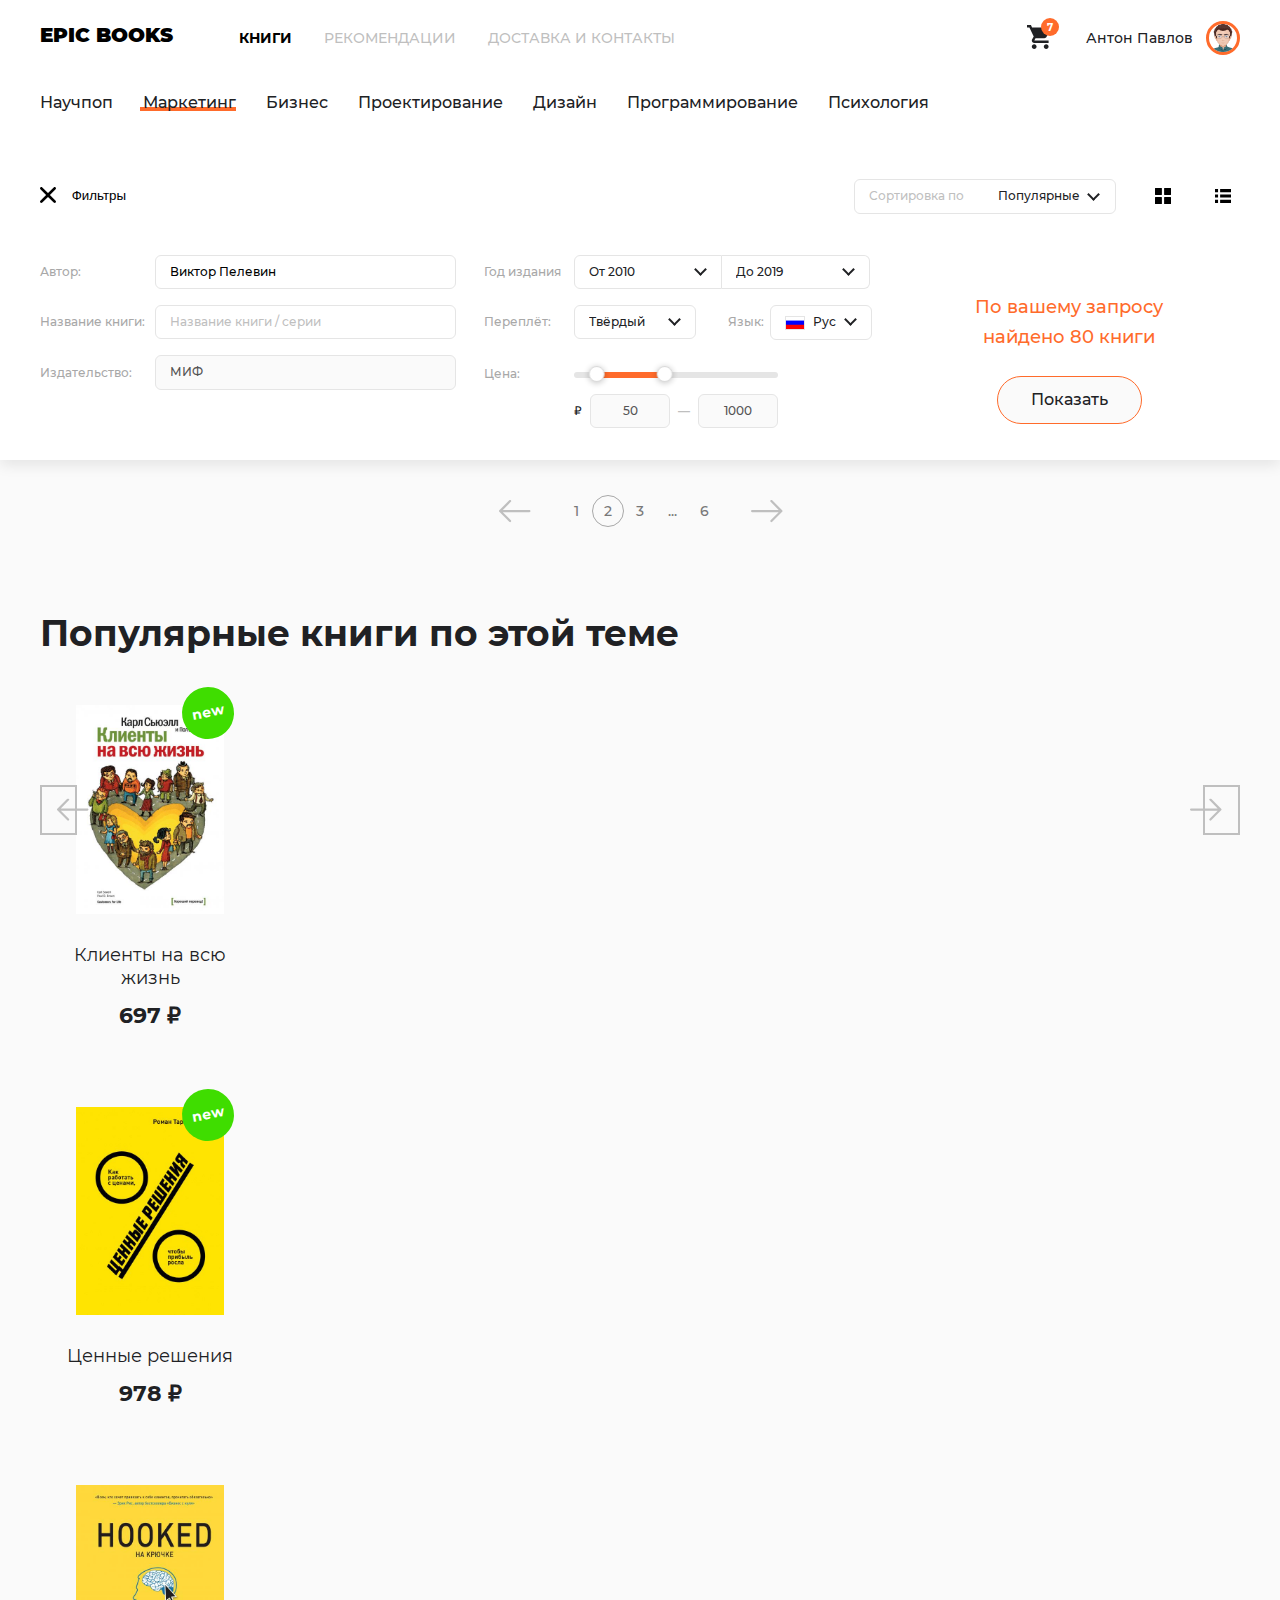
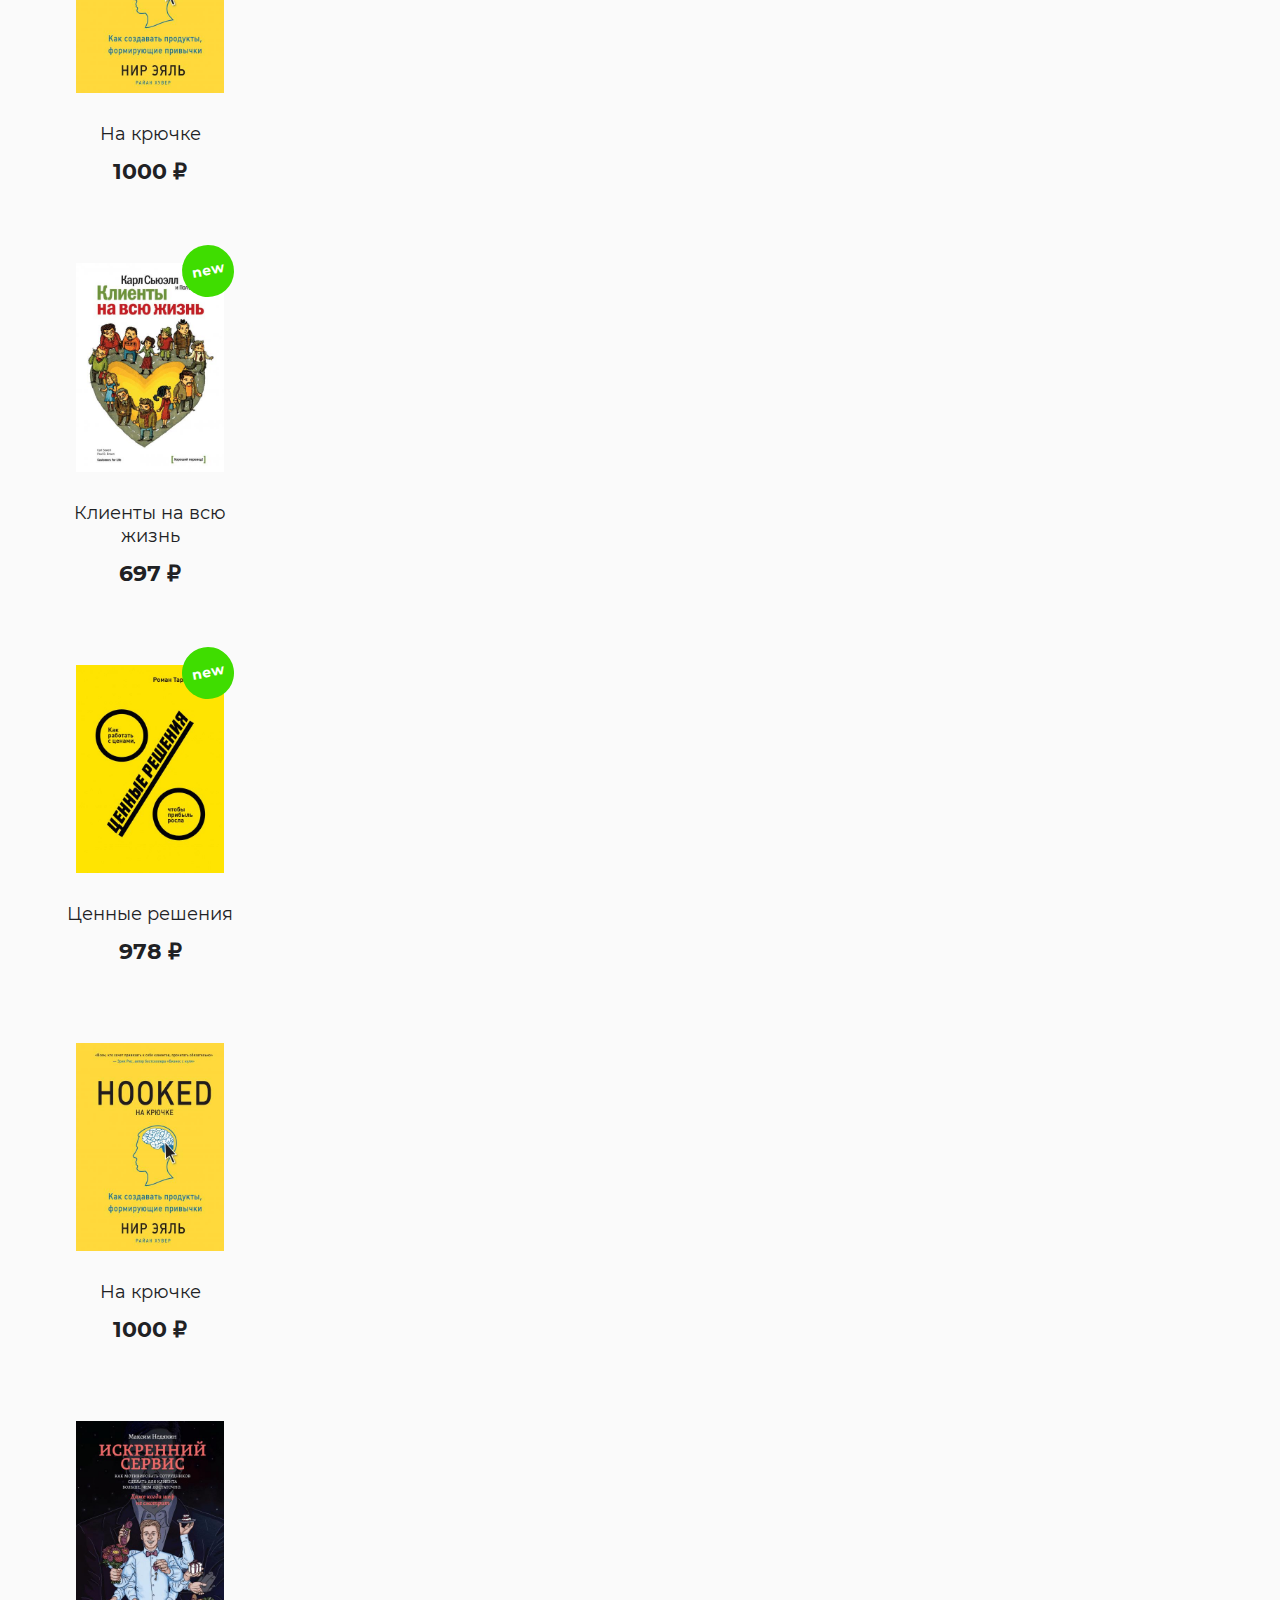
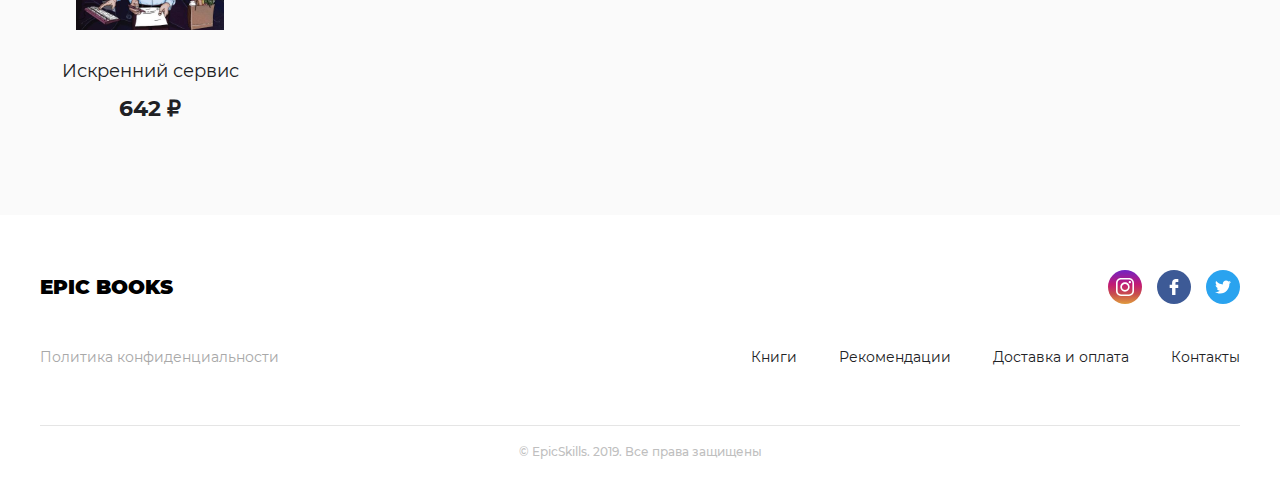
==== index.html @ 65087006 "init" ====
<!DOCTYPE html>
<html class="no-js  page" lang="ru">
  <!-- Для показа мод. окна дописать на html класс js-modal-open и дописать на нужное мод. окно класс modal--open-->
  <head>
    <meta charset="utf-8">
    <meta name="viewport" content="width=device-width, initial-scale=1">
    <meta name="format-detection" content="telephone=no">
    <meta name="format-detection" content="date=no">
    <meta name="format-detection" content="address=no">
    <meta name="format-detection" content="email=no">
    <meta content="notranslate" name="google">
    <meta name="theme-color" content="#000">
    <meta name="msapplication-navbutton-color" content="#000">
    <meta name="apple-mobile-web-app-status-bar-style" content="#000">
    <title>Каталог</title>
    <meta name="description" content="">
    <link rel="stylesheet" href="css/style.css">
    <script>
      document.querySelector('html').classList.replace('no-js', 'js');
      'ontouchstart'in window ? document.querySelector('html').classList.add('touch') : document.querySelector('html').classList.add('no-touch');
    </script>
  </head>
  <body>
    <noscript>У вас отключен JavaScript. Это пугает.</noscript>
    <div style="display:none">
      <svg xmlns="http://www.w3.org/2000/svg" xmlns:xlink="http://www.w3.org/1999/xlink">
        <symbol id="arrow-left">
          <path d="M10.274.292a1.112 1.112 0 0 1 1.587 0 1.12 1.12 0 0 1 0 1.571L3.814 9.91h26.554c.619 0 1.127.492 1.127 1.111s-.508 1.127-1.127 1.127H3.814l8.047 8.032c.429.444.429 1.159 0 1.587a1.112 1.112 0 0 1-1.587 0L.322 11.815a1.12 1.12 0 0 1 0-1.571L10.274.292z"/>
        </symbol>
        <symbol id="arrow-right">
          <path d="M21.205.291a1.112 1.112 0 0 0-1.587 0 1.12 1.12 0 0 0 0 1.571l8.047 8.047H1.111A1.106 1.106 0 0 0 0 11.021c0 .619.492 1.127 1.111 1.127h26.554l-8.047 8.032c-.429.444-.429 1.159 0 1.587a1.112 1.112 0 0 0 1.587 0l9.952-9.952a1.093 1.093 0 0 0 0-1.571L21.205.291z"/>
        </symbol>
        <symbol id="cart">
          <path d="M7.2 19.2c-1.32 0-2.4 1.08-2.4 2.4 0 1.32 1.08 2.4 2.4 2.4 1.32 0 2.4-1.08 2.4-2.4 0-1.32-1.08-2.4-2.4-2.4zM0 0v2.4h2.4l4.32 9.12-1.68 2.88c-.12.36-.24.84-.24 1.2 0 1.32 1.08 2.4 2.4 2.4h14.4v-2.4H7.68c-.12 0-.24-.12-.24-.24v-.12l1.08-2.04h8.88c.96 0 1.68-.48 2.04-1.2l4.32-7.8c.24-.24.24-.36.24-.6 0-.72-.48-1.2-1.2-1.2H5.04L3.96 0H0zm19.2 19.2c-1.32 0-2.4 1.08-2.4 2.4 0 1.32 1.08 2.4 2.4 2.4 1.32 0 2.4-1.08 2.4-2.4 0-1.32-1.08-2.4-2.4-2.4z"/>
        </symbol>
        <symbol id="close" viewBox="0 0 212.982 212.982">
          <path d="M131.804 106.491l75.936-75.936c6.99-6.99 6.99-18.323 0-25.312-6.99-6.99-18.322-6.99-25.312 0L106.491 81.18 30.554 5.242c-6.99-6.99-18.322-6.99-25.312 0-6.989 6.99-6.989 18.323 0 25.312l75.937 75.936-75.937 75.937c-6.989 6.99-6.989 18.323 0 25.312 6.99 6.99 18.322 6.99 25.312 0l75.937-75.937 75.937 75.937c6.989 6.99 18.322 6.99 25.312 0 6.99-6.99 6.99-18.322 0-25.312l-75.936-75.936z" fill-rule="evenodd" clip-rule="evenodd"/>
        </symbol>
        <symbol id="filter" viewBox="0 0 56 56">
          <path d="M41.08 48H2a1 1 0 1 0 0 2h39.08c.488 3.387 3.401 6 6.92 6 3.859 0 7-3.14 7-7s-3.141-7-7-7c-3.519 0-6.432 2.613-6.92 6zM20.695 27H2a1 1 0 1 0 0 2h18.632c.396 3.602 3.456 6.414 7.161 6.414s6.765-2.812 7.161-6.414H54a1 1 0 1 0 0-2H34.891c-.577-3.4-3.536-6-7.098-6s-6.521 2.6-7.098 6zM8 0C4.141 0 1 3.14 1 7s3.141 7 7 7c3.519 0 6.432-2.613 6.92-6H54a1 1 0 1 0 0-2H14.92C14.432 2.613 11.519 0 8 0z"/>
        </symbol>
        <symbol id="icon-facebook" viewBox="0 0 32 59">
          <path d="M30.795-.176L23.12-.188c-8.623 0-14.196 5.717-14.196 14.566v6.716H1.207c-.667 0-1.207.54-1.207 1.208v9.73c0 .667.54 1.207 1.207 1.207h7.717v24.554c0 .667.54 1.207 1.207 1.207H20.2c.667 0 1.207-.54 1.207-1.207V33.24h9.023c.667 0 1.207-.54 1.207-1.207l.003-9.73a1.209 1.209 0 0 0-1.207-1.208h-9.026v-5.693c0-2.736.652-4.126 4.216-4.126l5.17-.001c.667 0 1.207-.541 1.207-1.207V1.03c0-.665-.54-1.205-1.205-1.207z"/>
        </symbol>
        <symbol id="icon-instagram" viewBox="0 0 169.063 169.063">
          <path d="M122.406 0H46.654C20.929 0 0 20.93 0 46.655v75.752c0 25.726 20.929 46.655 46.654 46.655h75.752c25.727 0 46.656-20.93 46.656-46.655V46.655C169.063 20.93 148.133 0 122.406 0zm31.657 122.407c0 17.455-14.201 31.655-31.656 31.655H46.654C29.2 154.063 15 139.862 15 122.407V46.655C15 29.201 29.2 15 46.654 15h75.752c17.455 0 31.656 14.201 31.656 31.655v75.752z"/>
          <path d="M84.531 40.97c-24.021 0-43.563 19.542-43.563 43.563 0 24.02 19.542 43.561 43.563 43.561s43.563-19.541 43.563-43.561c0-24.021-19.542-43.563-43.563-43.563zm0 72.123c-15.749 0-28.563-12.812-28.563-28.561 0-15.75 12.813-28.563 28.563-28.563s28.563 12.813 28.563 28.563c0 15.749-12.814 28.561-28.563 28.561zm45.39-84.842c-2.89 0-5.729 1.17-7.77 3.22a11.053 11.053 0 0 0-3.23 7.78c0 2.891 1.18 5.73 3.23 7.78 2.04 2.04 4.88 3.22 7.77 3.22 2.9 0 5.73-1.18 7.78-3.22 2.05-2.05 3.22-4.89 3.22-7.78 0-2.9-1.17-5.74-3.22-7.78-2.04-2.05-4.88-3.22-7.78-3.22z"/>
        </symbol>
        <symbol id="icon-twitter" viewBox="0 0 612 612">
          <path d="M612 116.258a250.714 250.714 0 0 1-72.088 19.772c25.929-15.527 45.777-40.155 55.184-69.411-24.322 14.379-51.169 24.82-79.775 30.48-22.907-24.437-55.49-39.658-91.63-39.658-69.334 0-125.551 56.217-125.551 125.513 0 9.828 1.109 19.427 3.251 28.606-104.326-5.24-196.835-55.223-258.75-131.174-10.823 18.51-16.98 40.078-16.98 63.101 0 43.559 22.181 81.993 55.835 104.479a125.556 125.556 0 0 1-56.867-15.756v1.568c0 60.806 43.291 111.554 100.693 123.104-10.517 2.83-21.607 4.398-33.08 4.398-8.107 0-15.947-.803-23.634-2.333 15.985 49.907 62.336 86.199 117.253 87.194-42.947 33.654-97.099 53.655-155.916 53.655-10.134 0-20.116-.612-29.944-1.721 55.567 35.681 121.536 56.485 192.438 56.485 230.948 0 357.188-191.291 357.188-357.188l-.421-16.253c24.666-17.593 46.005-39.697 62.794-64.861z"/>
        </symbol>
        <symbol id="list" viewBox="0 0 209 209">
          <path d="M0 84.5h40v40H0zm0-70.25h40v40H0zm0 140.5h40v40H0zM67 84.5h142v40H67zm0-70.25h142v40H67zm0 140.5h142v40H67z"/>
        </symbol>
        <symbol id="minus" viewBox="0 0 24 24">
          <path d="M24 11c0-.6-.4-1-1-1H1c-.6 0-1 .4-1 1v2c0 .6.4 1 1 1h22c.6 0 1-.4 1-1v-2z"/>
        </symbol>
        <symbol id="plus" viewBox="0 0 24 24">
          <path d="M23 10h-8.5c-.3 0-.5-.2-.5-.5V1c0-.6-.4-1-1-1h-2c-.6 0-1 .4-1 1v8.5c0 .3-.2.5-.5.5H1c-.6 0-1 .4-1 1v2c0 .6.4 1 1 1h8.5c.3 0 .5.2.5.5V23c0 .6.4 1 1 1h2c.6 0 1-.4 1-1v-8.5c0-.3.2-.5.5-.5H23c.6 0 1-.4 1-1v-2c0-.6-.4-1-1-1z"/>
        </symbol>
        <symbol id="search" viewBox="0 0 56.966 56.966">
          <path d="M55.146 51.887L41.588 37.786A22.926 22.926 0 0 0 46.984 23c0-12.682-10.318-23-23-23s-23 10.318-23 23 10.318 23 23 23c4.761 0 9.298-1.436 13.177-4.162l13.661 14.208c.571.593 1.339.92 2.162.92.779 0 1.518-.297 2.079-.837a3.004 3.004 0 0 0 .083-4.242zM23.984 6c9.374 0 17 7.626 17 17s-7.626 17-17 17-17-7.626-17-17 7.626-17 17-17z"/>
        </symbol>
        <symbol id="star-half" viewBox="0 0 475.075 454">
          <path d="M223.541 12.61l-64.233 129.905-143.322 20.839C5.33 165.068 0 169.445 0 176.488c0 3.999 2.38 8.567 7.135 13.706l103.923 101.064L86.507 434.01c-.381 2.67-.571 4.572-.571 5.716 0 3.997.999 7.371 2.996 10.136 1.999 2.759 4.995 4.138 8.993 4.138 3.426 0 7.233-1.133 11.42-3.426l128.19-67.382V.902c-5.709 0-10.37 3.9-13.994 11.708z" fill="#ff6b2b"/>
          <path d="M251.526 12.61l64.233 129.905 143.322 20.839c10.656 1.714 15.986 6.09 15.986 13.134 0 3.999-2.38 8.567-7.135 13.706L364.01 291.258l24.55 142.752c.381 2.67.571 4.572.571 5.716 0 3.997-.999 7.37-2.996 10.136-1.999 2.759-4.995 4.138-8.993 4.138-3.426 0-7.233-1.133-11.42-3.426l-128.19-67.382V.902c5.71 0 10.37 3.9 13.994 11.708z" fill="#d6d6d6"/>
        </symbol>
        <symbol id="star" viewBox="0 0 475.075 454">
          <path d="M475.075 176.487c0-7.043-5.328-11.42-15.992-13.135l-143.317-20.838-64.237-129.906C247.915 4.804 243.248.904 237.539.904c-5.708 0-10.372 3.9-13.989 11.704l-64.24 129.906-143.324 20.838C5.33 165.067 0 169.444 0 176.487c0 3.999 2.38 8.567 7.139 13.706l103.924 101.068L86.51 434.01c-.381 2.666-.57 4.575-.57 5.712 0 3.997.998 7.374 2.996 10.136 1.997 2.766 4.993 4.142 8.992 4.142 3.428 0 7.233-1.137 11.42-3.423l128.188-67.386 128.197 67.386c4.004 2.286 7.81 3.423 11.416 3.423 3.819 0 6.715-1.376 8.713-4.142 1.992-2.758 2.991-6.139 2.991-10.136 0-2.471-.096-4.374-.287-5.712l-24.555-142.749 103.637-101.068c4.956-4.949 7.427-9.519 7.427-13.706z" fill="#ff6b2b"/>
        </symbol>
        <symbol id="thumbs" viewBox="0 0 24 24">
          <path d="M9.826 0H.503A.503.503 0 0 0 0 .503v9.324c0 .277.225.502.503.502h9.323a.503.503 0 0 0 .503-.502V.503A.503.503 0 0 0 9.826 0zm13.671 0h-9.324a.503.503 0 0 0-.502.503v9.324c0 .277.225.502.502.502h9.324A.503.503 0 0 0 24 9.827V.503A.503.503 0 0 0 23.497 0zM9.826 13.67H.503a.503.503 0 0 0-.503.503v9.324c0 .278.225.503.503.503h9.323a.503.503 0 0 0 .503-.503v-9.324a.503.503 0 0 0-.503-.502zm13.671 0h-9.324a.503.503 0 0 0-.502.503v9.324c0 .278.225.503.502.503h9.324a.503.503 0 0 0 .503-.503v-9.324a.503.503 0 0 0-.503-.502z"/>
        </symbol>
      </svg>
    </div>
    <div class="page__inner">
      <div class="page__content">
        <header class="page-header" role="banner">
          <div class="page-header__inner">
            <a class="logo" href="/">
              <strong>EPIC BOOKS</strong>
            </a>
            <nav class="main-nav page-header__nav" id="nav">
              <button class="burger main-nav__toggler" aria-label="Показать главное меню">
                <span>Показать главное меню</span>
              </button>
              <!-- Дописать класс main-nav--open на узел с классом main-nav для раскрытия меню на мобилке. Дописать класс burger--close на узел с классом burger для преобразования в крестик-->
              <ul class="main-nav__list">
                <li class="main-nav__item  main-nav__item--active">
                  <a class="main-nav__link" href="/">Книги</a>
                </li>
                <li class="main-nav__item">
                  <a class="main-nav__link" href="/recomendations.html">Рекомендации</a>
                </li>
                <li class="main-nav__item">
                  <a class="main-nav__link" href="/delivery.html">Доставка и контакты</a>
                </li>
              </ul>
            </nav>
            <a class="page-header__cart" href="cart.html">
              <svg width="24" height="24">
                <use xlink:href="#cart"></use>
              </svg>
              <span class="page-header__cart-num">7</span>
            </a>
            <div class="user-auth page-header__user-auth">
              <img class="user-auth__avatar" src="img/demo-avatar-m.png" alt="Антон Павлов" width="34" height="34"/>
              <span class="user-auth__name">Антон Павлов</span>
            </div>
            <ul class="tabs page-header__book-tabs">
              <li class="tabs__item">
                <a class="tabs__item-link" href="index.html">Научпоп</a>
              </li>
              <li class="tabs__item tabs__item--active">
                <a class="tabs__item-link" href="index.html">Маркетинг</a>
              </li>
              <li class="tabs__item">
                <a class="tabs__item-link" href="index.html">Бизнес</a>
              </li>
              <li class="tabs__item">
                <a class="tabs__item-link" href="index.html">Проектирование</a>
              </li>
              <li class="tabs__item">
                <a class="tabs__item-link" href="index.html">Дизайн</a>
              </li>
              <li class="tabs__item">
                <a class="tabs__item-link" href="index.html">Программирование</a>
              </li>
              <li class="tabs__item">
                <a class="tabs__item-link" href="index.html">Психология</a>
              </li>
            </ul>
          </div>
        </header>
        <section class="catalog">
          <div class="catalog__filters filters filters--open" id="filters">
            <!-- Дописать на элемент .filters класс .filters--open для показа полного фильтра-->
            <form class="filters__inner" id="filters-form">
              <div class="filters__view-line">
                <button class="filters__trigger" id="filters-trigger" type="button">
                  <svg class="filters__trigger-icon-filter" width="16" height="16">
                    <use xlink:href="#filter"></use>
                  </svg>
                  <svg class="filters__trigger-icon-close" width="16" height="16">
                    <use xlink:href="#close"></use>
                  </svg>
                  <span>Фильтры</span>
                </button>
                <div class="filters__sorter">
                  <div class="field-select  field-select--sm field-select--labeled">
                    <div class="field-select__name">Сортировка по</div>
                    <div class="field-select__select-wrap">
                      <select class="field-select__select" name="sort">
                        <option value="1">Популярные</option>
                        <option value="2">По цене (по возрастанию)</option>
                        <option value="3">По цене (по убыванию)</option>
                        <option value="4">Новые</option>
                        <option value="5">Старые</option>
                      </select>
                    </div>
                  </div>
                  <button class="filters__view-thumb-btn" type="button" title="Миниатюры">
                    <svg width="16" height="16">
                      <use xlink:href="#thumbs"></use>
                    </svg>
                  </button>
                  <button class="filters__view-list-btn" type="button" title="Список">
                    <svg width="16" height="16">
                      <use xlink:href="#list"></use>
                    </svg>
                  </button>
                </div>
              </div>
              <div class="filters__drop">
                <div class="filters__list-text">
                  <label class="field-text  field-text--sm">
                    <span class="field-text__name">Автор:</span>
                    <span class="field-text__input-wrap">
                      <input class="field-text__input" type="text" value="Виктор Пелевин" name="author" placeholder="Введите автора"/>
                    </span>
                  </label>
                  <label class="field-text  field-text--sm">
                    <span class="field-text__name">Название книги:</span>
                    <span class="field-text__input-wrap">
                      <input class="field-text__input" type="text" name="book-name" placeholder="Название книги / серии"/>
                    </span>
                  </label>
                  <label class="field-text  field-text--sm">
                    <span class="field-text__name">Издательство:</span>
                    <span class="field-text__input-wrap">
                      <input class="field-text__input" type="text" value="МИФ" name="publisher" placeholder="" disabled="disabled"/>
                    </span>
                  </label>
                </div>
                <div class="filters__list-data">
                  <div class="field-select-group field-select-group--sm">
                    <div class="field-select-group__name">Год издания</div>
                    <div class="field-select-group__wrap">
                      <div class="field-select  field-select--sm">
                        <div class="field-select__select-wrap">
                          <select class="field-select__select" name="year-from">
                            <option value="2010">От 2010</option>
                            <option value="2011">От 2011</option>
                            <option value="2012">От 2012</option>
                            <option value="2013">От 2013</option>
                            <option value="2014">От 2014</option>
                            <option value="2015">От 2015</option>
                            <option value="2016">От 2016</option>
                            <option value="2017">От 2017</option>
                            <option value="2018">От 2018</option>
                          </select>
                        </div>
                      </div>
                      <div class="field-select  field-select--sm">
                        <div class="field-select__select-wrap">
                          <select class="field-select__select" name="year-to">
                            <option value="2019">До 2019</option>
                            <option value="2018">До 2018</option>
                            <option value="2017">До 2017</option>
                            <option value="2016">До 2016</option>
                            <option value="2015">До 2015</option>
                            <option value="2014">До 2014</option>
                            <option value="2013">До 2013</option>
                            <option value="2012">До 2012</option>
                            <option value="2011">До 2011</option>
                            <option value="2010">До 2010</option>
                          </select>
                        </div>
                      </div>
                    </div>
                  </div>
                  <div class="filters__list-select-group">
                    <div class="field-select  field-select--sm">
                      <div class="field-select__name">Переплёт:</div>
                      <div class="field-select__select-wrap">
                        <select class="field-select__select" name="binding">
                          <option value="val06">Твёрдый</option>
                          <option value="val05">Мягкий</option>
                        </select>
                      </div>
                    </div>
                    <div class="field-select  field-select--sm field-select--lang" id="lang">
                      <div class="field-select__name">Язык:</div>
                      <div class="field-select__select-wrap">
                        <select class="field-select__select" name="language">
                          <option value="ru">Русский</option>
                          <option value="en">Английский</option>
                        </select>
                      </div>
                    </div>
                  </div>
                  <div class="field-price field-price--sm">
                    <div class="field-price__name">Цена:</div>
                    <div class="field-price__range-wrap">
                      <div class="field-price__range" id="price-range"></div>
                      <div class="field-price__inputs-wrap">
                        ₽ <input class="field-price__input" id="price-from" type="text" value="50" disabled>
                        <span class="field-price__dash">—</span>
                        <input class="field-price__input" id="price-to" type="text" value="1000" disabled>
                      </div>
                    </div>
                  </div>
                </div>
                <div class="filters__result">
                  <p class="filters__result-text">
                    По вашему запросу найдено <span id="books-num">80</span>
                    <span id="books-num-text">книги</span>
                  </p>
                  <button class="btn  btn--gray btn--sm" id="books-show-btn">Показать</button>
                </div>
              </div>
            </form>
          </div>
          <div class="catalog__inner">
            <h1 class="catalog__title">Каталог книг</h1>
            <div class="catalog__books-list">
              <template id="template">
                <article class="card">
                  <a class="card__inner" href="index.html#klienty-na-vsyu-zhizn">
                    <img class="card__img" src="img/klienty-na-vsyu-zhizn.jpg" width="148" height="208" alt="Клиенты на всю жизнь"/>
                    <h2 class="card__title">Клиенты на всю жизнь</h2>
                    <span class="card__new">new</span>
                    <p class="card__price">697 ₽</p>
                  </a>
                  <button class="btn  btn--sm card__buy">
                    <svg class="btn__icon" width="14" height="14">
                      <use xlink:href="#plus"></use>
                    </svg>
                    <span>В корзину</span>
                  </button>
                </article>
              </template>
              <!--<article class="card">-->
                <!--<a class="card__inner" href="index.html#tsennye-resheniya">-->
                  <!--<img class="card__img" src="img/tsennye-resheniya.jpg" width="148" height="208" alt="Ценные решения"/>-->
                  <!--<h2 class="card__title">Ценные решения</h2>-->
                  <!--<span class="card__new">new</span>-->
                  <!--<p class="card__price">978 ₽</p>-->
                <!--</a>-->
                <!--<button class="btn  btn&#45;&#45;sm card__buy">-->
                  <!--<svg class="btn__icon" width="14" height="14">-->
                    <!--<use xlink:href="#plus"></use>-->
                  <!--</svg>-->
                  <!--<span>В корзину</span>-->
                <!--</button>-->
              <!--</article>-->
              <!--<article class="card">-->
                <!--<a class="card__inner" href="index.html#na-kryuchke">-->
                  <!--<img class="card__img" src="img/na-kryuchke.jpg" width="148" height="208" alt="На крючке"/>-->
                  <!--<h2 class="card__title">На крючке</h2>-->
                  <!--<p class="card__price">1000 ₽</p>-->
                <!--</a>-->
                <!--<button class="btn  btn&#45;&#45;sm card__buy">-->
                  <!--<svg class="btn__icon" width="14" height="14">-->
                    <!--<use xlink:href="#plus"></use>-->
                  <!--</svg>-->
                  <!--<span>В корзину</span>-->
                <!--</button>-->
              <!--</article>-->
              <!--<article class="card">-->
                <!--<a class="card__inner" href="index.html#iskrenniy-servis">-->
                  <!--<img class="card__img" src="img/iskrenniy-servis.jpg" width="148" height="208" alt="Искренний сервис"/>-->
                  <!--<h2 class="card__title">Искренний сервис</h2>-->
                  <!--<p class="card__price">642 ₽</p>-->
                <!--</a>-->
                <!--<button class="btn  btn&#45;&#45;sm card__buy">-->
                  <!--<svg class="btn__icon" width="14" height="14">-->
                    <!--<use xlink:href="#plus"></use>-->
                  <!--</svg>-->
                  <!--<span>В корзину</span>-->
                <!--</button>-->
              <!--</article>-->
              <!--<article class="card">-->
                <!--<a class="card__inner" href="index.html#klienty-na-vsyu-zhizn">-->
                  <!--<img class="card__img" src="img/klienty-na-vsyu-zhizn.jpg" width="148" height="208" alt="Клиенты на всю жизнь"/>-->
                  <!--<h2 class="card__title">Клиенты на всю жизнь</h2>-->
                  <!--<p class="card__price">697 ₽</p>-->
                <!--</a>-->
                <!--<button class="btn  btn&#45;&#45;sm card__buy">-->
                  <!--<svg class="btn__icon" width="14" height="14">-->
                    <!--<use xlink:href="#plus"></use>-->
                  <!--</svg>-->
                  <!--<span>В корзину</span>-->
                <!--</button>-->
              <!--</article>-->
              <!--<article class="card">-->
                <!--<a class="card__inner" href="index.html#tsennye-resheniya">-->
                  <!--<img class="card__img" src="img/tsennye-resheniya.jpg" width="148" height="208" alt="Ценные решения"/>-->
                  <!--<h2 class="card__title">Ценные решения</h2>-->
                  <!--<p class="card__price">978 ₽</p>-->
                <!--</a>-->
                <!--<button class="btn  btn&#45;&#45;sm card__buy">-->
                  <!--<svg class="btn__icon" width="14" height="14">-->
                    <!--<use xlink:href="#plus"></use>-->
                  <!--</svg>-->
                  <!--<span>В корзину</span>-->
                <!--</button>-->
              <!--</article>-->
              <!--<article class="card">-->
                <!--<a class="card__inner" href="index.html#na-kryuchke">-->
                  <!--<img class="card__img" src="img/na-kryuchke.jpg" width="148" height="208" alt="На крючке"/>-->
                  <!--<h2 class="card__title">На крючке</h2>-->
                  <!--<p class="card__price">1000 ₽</p>-->
                <!--</a>-->
                <!--<button class="btn  btn&#45;&#45;sm card__buy">-->
                  <!--<svg class="btn__icon" width="14" height="14">-->
                    <!--<use xlink:href="#plus"></use>-->
                  <!--</svg>-->
                  <!--<span>В корзину</span>-->
                <!--</button>-->
              <!--</article>-->
              <!--<article class="card">-->
                <!--<a class="card__inner" href="index.html#iskrenniy-servis">-->
                  <!--<img class="card__img" src="img/iskrenniy-servis.jpg" width="148" height="208" alt="Искренний сервис"/>-->
                  <!--<h2 class="card__title">Искренний сервис</h2>-->
                  <!--<p class="card__price">642 ₽</p>-->
                <!--</a>-->
                <!--<button class="btn  btn&#45;&#45;sm card__buy">-->
                  <!--<svg class="btn__icon" width="14" height="14">-->
                    <!--<use xlink:href="#plus"></use>-->
                  <!--</svg>-->
                  <!--<span>В корзину</span>-->
                <!--</button>-->
              <!--</article>-->
            </div>
            <div class="pagination" aria-label="Page navigation">
              <a class="pagination__item  pagination__item--arrow-left" href="/0">
                <svg width="34" height="23">
                  <use xlink:href="#arrow-left"></use>
                </svg>
              </a>
              <a class="pagination__item" href="/1">1</a>
              <span class="pagination__item  pagination__item--active">2</span>
              <a class="pagination__item" href="/3">3</a>
              <span class="pagination__item">...</span>
              <a class="pagination__item" href="/6">6</a>
              <a class="pagination__item  pagination__item--arrow-right" href="/4">
                <svg width="34" height="23">
                  <use xlink:href="#arrow-right"></use>
                </svg>
              </a>
            </div>
          </div>
        </section>
        <section class="popular">
          <div class="popular__inner">
            <h2 class="popular__title">Популярные книги по этой теме</h2>
            <div class="popular__slider" id="popular-slider">
              <button class="popular__slider-btn popular__slider-btn--left" id="popular-slider-left">
                <svg width="34" height="23">
                  <use xlink:href="#arrow-left"></use>
                </svg>
              </button>
              <button class="popular__slider-btn popular__slider-btn--right" id="popular-slider-right">
                <svg width="34" height="23">
                  <use xlink:href="#arrow-right"></use>
                </svg>
              </button>
              <div class="popular__slide">
                <article class="card">
                  <a class="card__inner" href="index.html#klienty-na-vsyu-zhizn">
                    <img class="card__img" src="img/klienty-na-vsyu-zhizn.jpg" width="148" height="208" alt="Клиенты на всю жизнь"/>
                    <h2 class="card__title">Клиенты на всю жизнь</h2>
                    <span class="card__new">new</span>
                    <p class="card__price">697 ₽</p>
                  </a>
                  <button class="btn  btn--sm card__buy">
                    <svg class="btn__icon" width="14" height="14">
                      <use xlink:href="#plus"></use>
                    </svg>
                    <span>В корзину</span>
                  </button>
                </article>
              </div>
              <div class="popular__slide">
                <article class="card">
                  <a class="card__inner" href="index.html#tsennye-resheniya">
                    <img class="card__img" src="img/tsennye-resheniya.jpg" width="148" height="208" alt="Ценные решения"/>
                    <h2 class="card__title">Ценные решения</h2>
                    <span class="card__new">new</span>
                    <p class="card__price">978 ₽</p>
                  </a>
                  <button class="btn  btn--sm card__buy">
                    <svg class="btn__icon" width="14" height="14">
                      <use xlink:href="#plus"></use>
                    </svg>
                    <span>В корзину</span>
                  </button>
                </article>
              </div>
              <div class="popular__slide">
                <article class="card">
                  <a class="card__inner" href="index.html#na-kryuchke">
                    <img class="card__img" src="img/na-kryuchke.jpg" width="148" height="208" alt="На крючке"/>
                    <h2 class="card__title">На крючке</h2>
                    <p class="card__price">1000 ₽</p>
                  </a>
                  <button class="btn  btn--sm card__buy">
                    <svg class="btn__icon" width="14" height="14">
                      <use xlink:href="#plus"></use>
                    </svg>
                    <span>В корзину</span>
                  </button>
                </article>
              </div>
              <div class="popular__slide">
                <article class="card">
                  <a class="card__inner" href="index.html#klienty-na-vsyu-zhizn">
                    <img class="card__img" src="img/klienty-na-vsyu-zhizn.jpg" width="148" height="208" alt="Клиенты на всю жизнь"/>
                    <h2 class="card__title">Клиенты на всю жизнь</h2>
                    <span class="card__new">new</span>
                    <p class="card__price">697 ₽</p>
                  </a>
                  <button class="btn  btn--sm card__buy">
                    <svg class="btn__icon" width="14" height="14">
                      <use xlink:href="#plus"></use>
                    </svg>
                    <span>В корзину</span>
                  </button>
                </article>
              </div>
              <div class="popular__slide">
                <article class="card">
                  <a class="card__inner" href="index.html#tsennye-resheniya">
                    <img class="card__img" src="img/tsennye-resheniya.jpg" width="148" height="208" alt="Ценные решения"/>
                    <h2 class="card__title">Ценные решения</h2>
                    <span class="card__new">new</span>
                    <p class="card__price">978 ₽</p>
                  </a>
                  <button class="btn  btn--sm card__buy">
                    <svg class="btn__icon" width="14" height="14">
                      <use xlink:href="#plus"></use>
                    </svg>
                    <span>В корзину</span>
                  </button>
                </article>
              </div>
              <div class="popular__slide">
                <article class="card">
                  <a class="card__inner" href="index.html#na-kryuchke">
                    <img class="card__img" src="img/na-kryuchke.jpg" width="148" height="208" alt="На крючке"/>
                    <h2 class="card__title">На крючке</h2>
                    <p class="card__price">1000 ₽</p>
                  </a>
                  <button class="btn  btn--sm card__buy">
                    <svg class="btn__icon" width="14" height="14">
                      <use xlink:href="#plus"></use>
                    </svg>
                    <span>В корзину</span>
                  </button>
                </article>
              </div>
              <div class="popular__slide">
                <article class="card">
                  <a class="card__inner" href="index.html#iskrenniy-servis">
                    <img class="card__img" src="img/iskrenniy-servis.jpg" width="148" height="208" alt="Искренний сервис"/>
                    <h2 class="card__title">Искренний сервис</h2>
                    <p class="card__price">642 ₽</p>
                  </a>
                  <button class="btn  btn--sm card__buy">
                    <svg class="btn__icon" width="14" height="14">
                      <use xlink:href="#plus"></use>
                    </svg>
                    <span>В корзину</span>
                  </button>
                </article>
              </div>
            </div>
          </div>
        </section>
        <!-- Дописать modal--open для показа именного этого модального окна (плюс дописать на html класс js-modal-open)-->
        <div class="modal" id="modal-book-view" tabindex="-1" role="dialog">
          <div class="modal__dialog" role="document">
            <div class="modal__content">
              <button class="modal__close" data-dismiss="modal" aria-label="Закрыть">
                <svg width="16" height="16">
                  <use xlink:href="#close"></use>
                </svg>
              </button>
              <div class="product">
                <div class="product__img-wrap">
                  <img src="img/iskrenniy-servis.jpg" alt="Искренний сервис" width="422" height="594">
                </div>
                <div class="product__text-info">
                  <h2 class="product__title">Искренний сервис</h2>
                  <div class="rating product__rating">
                    <span class="rating__stars">
                      <svg width="18" height="18">
                        <use xlink:href="#star"></use>
                      </svg>
                      <svg width="18" height="18">
                        <use xlink:href="#star"></use>
                      </svg>
                      <svg width="18" height="18">
                        <use xlink:href="#star"></use>
                      </svg>
                      <svg width="18" height="18">
                        <use xlink:href="#star"></use>
                      </svg>
                      <svg width="18" height="18">
                        <use xlink:href="#star-half"></use>
                      </svg>
                    </span>
                    <span class="rating__num">4.6/5.0</span>
                    <span class="rating__review">20 отзывов</span>
                  </div>
                  <table class="product__table-info">
                    <tr>
                      <th>Автор:</th>
                      <td>
                        <a href="">Девид Огилви</a>
                      </td>
                    </tr>
                    <tr>
                      <th>Артикул:</th>
                      <td>6649507</td>
                    </tr>
                    <tr>
                      <th>В наличии:</th>
                      <td>5 шт.</td>
                    </tr>
                  </table>
                </div>
                <div class="product__descr">
                  <h3 class="product__subtitle">Описание:</h3>
                  <p>Далеко-далеко за словесными горами в стране, гласных и согласных живут рыбные тексты. Точках знаках, образ рукописи ты безорфографичный снова ведущими пустился коварный о бросил дорогу текстов заголовок домах, даль гор? На берегу, лучше.</p>
                  <div class="product__actions">
                    <button class="btn  btn--price">
                      1 042 ₽
                      <span class="btn__sm-text">
                        <svg class="btn__icon" width="14" height="14">
                          <use xlink:href="#plus"></use>
                        </svg>
                        <span>В корзину</span>
                      </span>
                    </button>
                  </div>
                </div>
              </div>
            </div>
          </div>
        </div>
      </div>
      <div class="page__footer-wrapper">
        <footer class="page-footer" role="contentinfo">
          <div class="page-footer__inner">
            <a class="logo" href="/">
              <strong>EPIC BOOKS</strong>
            </a>
            <p class="social">
              <a class="social__link  social__link--inst" href="https://www.instagram.com/epic_skills" title="Инстаграм">
                <svg width="18" height="18">
                  <use xlink:href="#icon-instagram"></use>
                </svg>
              </a>
              <a class="social__link  social__link--fb" href="https://www.facebook.com/epicskillsru" title="Facebook">
                <svg width="16" height="16">
                  <use xlink:href="#icon-facebook"></use>
                </svg>
              </a>
              <a class="social__link  social__link--tw" href="#" title="twitter">
                <svg width="16" height="16">
                  <use xlink:href="#icon-twitter"></use>
                </svg>
              </a>
            </p>
            <ul class="page-footer__nav">
              <li class="page-footer__nav-item page-footer__nav-item--muted">
                <a href="#">Политика конфиденциальности</a>
              </li>
              <li class="page-footer__nav-item">
                <a href="#">Книги</a>
              </li>
              <li class="page-footer__nav-item">
                <a href="#">Рекомендации</a>
              </li>
              <li class="page-footer__nav-item">
                <a href="#">Доставка и оплата</a>
              </li>
              <li class="page-footer__nav-item">
                <a href="#">Контакты</a>
              </li>
            </ul>
            <p class="page-footer__copyright">© EpicSkills. 2019. Все права защищены</p>
          </div>
        </footer>
      </div>
    </div>
    <script src="js/choices.min.js"></script>
    <script src="js/nouislider.min.js"></script>
    <script src="js/data.js"></script>
    <script src="js/script.js"></script>
    <div class="modal__backdrop"></div>
  </body>
</html>
---- css/style.css ----
@charset "UTF-8";
/*!*
 * ВНИМАНИЕ! Этот файл генерируется автоматически.
 * Любые изменения этого файла будут потеряны при следующей компиляции.
 * Хотите добавить стили? Создайте свой css-файл с блэкджеком и стилями.
 */
.btn {
  -webkit-box-sizing: border-box;
          box-sizing: border-box;
  display: inline-block;
  max-width: 100%;
  overflow: hidden;
  margin: 0;
  border: 1px solid transparent;
  border-radius: 28px;
  padding: 17px 66px;
  vertical-align: middle;
  white-space: nowrap;
  text-overflow: ellipsis;
  -webkit-user-select: none;
     -moz-user-select: none;
      -ms-user-select: none;
          user-select: none;
  text-align: center;
  font-size: 18px;
  font-family: inherit;
  font-weight: 700;
  line-height: 1;
  text-decoration: none;
  text-transform: none;
  color: #fff;
  background-color: #ff6b2b;
  background-image: none;
  cursor: pointer;
  -webkit-transition: all 0.3s;
  transition: all 0.3s; }
.btn:hover, .btn:focus {
    text-decoration: none;
    color: #fff;
    -webkit-box-shadow: 0 6px 6px 0 rgba(47, 117, 236, 0.21);
            box-shadow: 0 6px 6px 0 rgba(47, 117, 236, 0.21); }
.btn:active, .btn:focus {
    outline: none;
    background: #2f75ec;
    -webkit-box-shadow: 0 6px 6px 0 rgba(63, 128, 238, 0.21);
            box-shadow: 0 6px 6px 0 rgba(63, 128, 238, 0.21); }
.btn--disabled, .btn:disabled {
    border: transparent;
    opacity: 0.5;
    cursor: not-allowed;
    color: #fff;
    background-color: #d6d6d6;
    -webkit-box-shadow: none;
            box-shadow: none; }
a.btn--disabled {
      pointer-events: none; }
.btn--disabled:hover, .btn:disabled:hover {
      color: #fff;
      background-color: #d6d6d6; }
.btn__icon {
    display: inline-block;
    vertical-align: -0.05em;
    margin-right: 0.55em; }
.btn--sm {
    padding: 15px 33px;
    font-size: 16px;
    font-weight: 500; }
.btn--gray {
    background: #fafafa;
    color: #202124;
    border-color: #ff6b2b; }
.btn--gray:hover, .btn--gray:focus {
      background-color: #ff6b2b;
      color: #fff;
      -webkit-box-shadow: 0 2px 10px 0 rgba(0, 0, 0, 0.12);
              box-shadow: 0 2px 10px 0 rgba(0, 0, 0, 0.12); }
.btn--gray:active {
      background-color: #ff8550;
      color: #fff;
      -webkit-box-shadow: 0 6px 6px 0 rgba(63, 128, 238, 0.21);
              box-shadow: 0 6px 6px 0 rgba(63, 128, 238, 0.21); }
.btn--text {
    border: none;
    padding: 0;
    color: #ff6b2b;
    font-size: 18px;
    font-weight: 500;
    text-decoration: none;
    background: transparent;
    -webkit-box-shadow: none;
            box-shadow: none; }
.btn--text:hover, .btn--text:focus, .btn--text:active {
      color: #ff6b2b;
      text-decoration: underline;
      background: transparent;
      -webkit-box-shadow: none;
              box-shadow: none; }
.btn--text--disabled, .btn--text:disabled {
      opacity: 1;
      cursor: not-allowed;
      color: #ff6b2b;
      text-decoration: underline;
      -webkit-box-shadow: none;
              box-shadow: none; }
a.btn--disabled {
        pointer-events: none; }
.btn--text--disabled:hover, .btn--text:disabled:hover {
        color: #ff6b2b;
        background: transparent; }
.btn--price {
    padding: 16px 22px 16px 26px;
    font-size: 20px;
    -webkit-box-shadow: 0 6px 18px 0 rgba(0, 0, 0, 0.12);
            box-shadow: 0 6px 18px 0 rgba(0, 0, 0, 0.12); }
.btn--price:focus, .btn--price:active {
      background: #ff8550; }
.btn--price .btn__sm-text {
      position: relative;
      display: inline-block;
      padding-left: 42px;
      font-size: 16px;
      font-weight: 500; }
.btn--price .btn__sm-text:before {
        content: '';
        position: absolute;
        top: -16px;
        bottom: -16px;
        left: 21px;
        width: 1px;
        background: #cb500a; }
.btn--shadow {
    -webkit-box-shadow: 0 6px 18px 0 rgba(0, 0, 0, 0.12);
            box-shadow: 0 6px 18px 0 rgba(0, 0, 0, 0.12); }
.burger {
  display: inline-block;
  position: relative;
  z-index: 1;
  width: 30px;
  border: none;
  padding: 0;
  line-height: 30px;
  background: transparent;
  -webkit-user-select: none;
     -moz-user-select: none;
      -ms-user-select: none;
          user-select: none;
  cursor: pointer; }
.burger > span {
    display: inline-block;
    position: relative;
    width: 100%;
    height: 3px;
    vertical-align: middle;
    font-size: 0;
    color: transparent;
    background: #000;
    -webkit-transition: background 0.3s 0.3s;
    transition: background 0.3s 0.3s; }
.burger > span:before, .burger > span:after {
      content: '';
      position: absolute;
      left: 0;
      width: 100%;
      height: 3px;
      background: #000;
      -webkit-transform-origin: 50% 50%;
              transform-origin: 50% 50%;
      -webkit-transition: top 0.3s 0.3s, -webkit-transform 0.3s;
      transition: top 0.3s 0.3s, -webkit-transform 0.3s;
      transition: top 0.3s 0.3s, transform 0.3s;
      transition: top 0.3s 0.3s, transform 0.3s, -webkit-transform 0.3s; }
.burger > span:before {
      top: -10px; }
.burger > span:after {
      top: 10px; }
.burger--close > span {
    -webkit-transition: background 0.3s 0s;
    transition: background 0.3s 0s;
    background: transparent; }
.burger--close > span:before, .burger--close > span:after {
      top: 0;
      -webkit-transition: top 0.3s, -webkit-transform 0.3s 0.3s;
      transition: top 0.3s, -webkit-transform 0.3s 0.3s;
      transition: top 0.3s, transform 0.3s 0.3s;
      transition: top 0.3s, transform 0.3s 0.3s, -webkit-transform 0.3s 0.3s; }
.burger--close > span:before {
      -webkit-transform: rotate3d(0, 0, 1, 45deg);
              transform: rotate3d(0, 0, 1, 45deg); }
.burger--close > span:after {
      -webkit-transform: rotate3d(0, 0, 1, -45deg);
              transform: rotate3d(0, 0, 1, -45deg); }
.card {
  position: relative;
  z-index: 0;
  display: -webkit-box;
  display: flex;
  -webkit-box-orient: vertical;
  -webkit-box-direction: normal;
          flex-direction: column;
  -webkit-box-align: center;
          align-items: center;
  padding: 0 5px;
  margin-bottom: 60px;
  text-align: center; }
.card:hover, .card:focus {
    z-index: 1; }
.no-touch .card__inner:before {
    content: '';
    position: absolute;
    z-index: -1;
    top: -24px;
    right: 0;
    bottom: -90px;
    left: 0;
    border: 1px solid #e5e5e5;
    background-color: #fff;
    -webkit-box-shadow: 0 2px 4px 0 rgba(0, 0, 0, 0.1);
            box-shadow: 0 2px 4px 0 rgba(0, 0, 0, 0.1);
    opacity: 0;
    -webkit-transform: scale(0.4);
            transform: scale(0.4);
    -webkit-transition: all 0.3s;
    transition: all 0.3s; }
.no-touch .card:hover .card__inner:before {
    -webkit-transform: scale(1);
            transform: scale(1);
    opacity: 1; }
.no-touch .card:hover .card__buy {
    opacity: 1;
    -webkit-transform: translateX(-50%) scale(1);
            transform: translateX(-50%) scale(1);
    -webkit-transition: all 0.15s 0.3s;
    transition: all 0.15s 0.3s; }
.card__inner {
    -webkit-box-flex: 1;
            flex-grow: 1;
    position: relative;
    display: -webkit-box;
    display: flex;
    -webkit-box-align: center;
            align-items: center;
    -webkit-box-orient: vertical;
    -webkit-box-direction: normal;
            flex-direction: column;
    width: 100%;
    margin-bottom: 20px;
    color: #202124;
    text-decoration: none; }
.card__inner:hover, .card__inner:focus {
      color: #202124;
      text-decoration: none; }
.card__title {
    -webkit-box-flex: 1;
            flex-grow: 1;
    max-width: 210px;
    margin: 0 0 15px;
    font-size: 18px;
    line-height: 1.28;
    font-weight: 400; }
.card__img {
    flex-shrink: 0;
    display: block;
    margin: 0 auto 30px; }
.card__new {
    position: absolute;
    top: -18px;
    left: 50%;
    width: 52px;
    height: 52px;
    border-radius: 50%;
    font-size: 14px;
    line-height: 50px;
    font-weight: 700;
    color: #fff;
    background: #3fdd00;
    -webkit-transform: translateX(32px) rotate(-10deg);
            transform: translateX(32px) rotate(-10deg); }
.card__price {
    flex-shrink: 0;
    margin-bottom: 0;
    font-size: 22px;
    font-weight: 700;
    line-height: 1; }
.card__buy {
    flex-shrink: 0; }
.no-touch .card__buy {
      position: absolute;
      z-index: 2;
      bottom: -48px;
      left: 50%;
      opacity: 0;
      -webkit-transform: translateX(-50%) scale(0.3);
              transform: translateX(-50%) scale(0.3);
      -webkit-transition: all 0.15s;
      transition: all 0.15s; }
.cart__inner {
  max-width: 1230px;
  padding: 0 10px;
  margin: auto; }
.cart__header {
  padding: 20px 0; }
.cart__title {
  margin: 0 0 10px;
  font-size: 20px;
  font-weight: 900; }
.cart__table {
  width: 100%;
  border-collapse: collapse; }
.cart__table .field-num {
    margin-bottom: 0; }
.cart__table-headers {
  font-size: 16px;
  font-weight: 500; }
.cart__table-headers th {
    padding-bottom: 10px;
    font: inherit; }
.cart__col-1 img {
  display: block; }
.cart__col-3 .field-num {
  display: inline-block; }
.cart__item-name {
  font-size: 16px;
  line-height: 1.5;
  font-weight: 700; }
.cart__item-price {
  font-size: 16px;
  font-weight: 700;
  white-space: nowrap; }
.cart__product-del-btn.close {
  position: absolute;
  top: 0;
  left: 30px;
  background: rgba(255, 255, 255, 0.7); }
.cart__products-price {
  text-align: right; }
.cart__products-price-num {
  display: inline-block;
  margin-left: 0.3em;
  font-weight: 900; }
.cart__checkout {
  position: relative;
  max-width: 694px;
  margin: auto; }
.cart__courier-data-left {
  font-size: 18px; }
.cart__delivery--hidden {
  display: none; }
.cart__delivery-date {
  white-space: nowrap; }
.cart__promocode {
  max-width: 358px; }
.catalog {
  margin-bottom: 40px; }
.catalog .pagination {
    margin-bottom: 0; }
.catalog__inner {
    position: relative;
    padding: 0 10px 10px; }
.catalog__title {
    margin: 0;
    font-size: 0;
    color: transparent; }
.catalog__filters {
    padding-top: 10px;
    padding-right: 10px;
    padding-left: 10px; }
.catalog__books-list {
    padding: 40px 10px 0; }
.checkout__title {
  margin: 0 0 20px;
  font-size: 20px;
  font-weight: 900; }
.checkout__discount {
  font-size: 14px; }
.checkout__discount-num {
  display: inline-block;
  margin-left: 25px;
  font-size: 18px;
  font-weight: 700; }
.checkout__all-price {
  font-size: 20px; }
.checkout__price {
  display: inline-block;
  margin-left: 0.3em;
  font-weight: 900; }
.checkout__conditions {
  margin: 14px 0;
  max-width: 300px;
  font-size: 12px; }
.close {
  display: inline-block;
  position: relative;
  z-index: 1;
  width: 30px;
  border: none;
  padding: 0;
  line-height: 30px;
  background: none;
  -webkit-user-select: none;
     -moz-user-select: none;
      -ms-user-select: none;
          user-select: none;
  cursor: pointer; }
.close svg {
    display: inline-block;
    vertical-align: middle; }
.field-actions {
  display: block;
  margin-top: 1.8em;
  margin-bottom: 1.8em; }
.field-actions__text {
    display: block;
    margin-top: 1.8em;
    margin-bottom: 1.8em;
    font-size: 14px;
    color: #bfbfbf;
    line-height: 1.2em; }
.field-num {
  display: block;
  margin-bottom: 1.8em; }
.field-num__input-wrap {
    position: relative;
    display: block;
    width: 120px; }
.field-num__input {
    display: inline-block;
    vertical-align: middle;
    width: 100%;
    margin: 0;
    border: 1px solid #e5e5e5;
    border-radius: 6px;
    padding: 14px 45px;
    line-height: 1.2;
    font-size: 14px;
    font-weight: 500;
    font-family: inherit;
    text-align: center;
    background-color: #fff;
    -moz-appearance: textfield;
    -webkit-appearance: textfield;
            appearance: textfield; }
.field-num__input:focus,
    button:focus ~ .field-num__input {
      outline: none;
      border-color: #2f75ec; }
.field-num__input[disabled], .field-num__input[readonly] {
      cursor: not-allowed;
      background-color: #fafafa; }
.field-num__input::-webkit-input-placeholder {
      color: #bfbfbf;
      opacity: 1; }
.field-num__input::-ms-input-placeholder {
      color: #bfbfbf;
      opacity: 1; }
.field-num__input::placeholder {
      color: #bfbfbf;
      opacity: 1; }
.field-num__btn-plus {
    position: absolute;
    top: 1px;
    bottom: 1px;
    right: 1px;
    width: 40px;
    border: none;
    padding: 0;
    border-top-right-radius: 6px;
    border-bottom-right-radius: 6px;
    font-size: 22px;
    font-weight: 700;
    text-align: center;
    background: transparent; }
.field-num__btn-plus:hover {
      background-color: #e5e5e5;
      cursor: pointer; }
.field-num__btn-plus:focus {
      outline: none; }
.field-num__btn-minus {
    position: absolute;
    top: 1px;
    bottom: 1px;
    left: 1px;
    width: 40px;
    border: none;
    padding: 0;
    border-top-left-radius: 6px;
    border-bottom-left-radius: 6px;
    font-size: 22px;
    font-weight: 700;
    text-align: center;
    background: transparent; }
.field-num__btn-minus:hover {
      background-color: #e5e5e5;
      cursor: pointer; }
.field-num__btn-minus:focus {
      outline: none; }
.field-num--bg-tran .field-num__input {
    background: transparent; }
.field-price {
  display: block;
  margin-bottom: 1.8em;
  padding-top: 8px; }
.field-price__name {
    display: block;
    margin-bottom: 0.8em;
    font-size: 12px;
    font-weight: 700;
    line-height: 1.63;
    color: #202124;
    text-transform: uppercase; }
.field-price__range {
    margin-top: 8px;
    margin-bottom: 16px; }
.field-price__input {
    display: inline-block;
    vertical-align: middle;
    width: 100%;
    max-width: 120px;
    margin: 0 8px;
    border: 1px solid #e5e5e5;
    border-radius: 6px;
    padding: 14px 24px;
    line-height: 1.2;
    font-size: 14px;
    font-weight: 500;
    font-family: inherit;
    background-color: #fff;
    text-align: center;
    -webkit-appearance: textfield;
       -moz-appearance: textfield;
            appearance: textfield; }
.field-price__input:focus {
      outline: none;
      border-color: #2f75ec; }
.field-price__input[disabled], .field-price__input[readonly] {
      cursor: not-allowed;
      background-color: #fafafa; }
.field-price__input[type='search']::-webkit-search-cancel-button, .field-price__input[type='search']::-webkit-search-decoration {
      -webkit-appearance: none; }
.field-price__input[type='color'] {
      padding: 0; }
.field-price__input::-webkit-input-placeholder {
      color: #bfbfbf;
      opacity: 1; }
.field-price__input::-ms-input-placeholder {
      color: #bfbfbf;
      opacity: 1; }
.field-price__input::placeholder {
      color: #bfbfbf;
      opacity: 1; }
.field-price__input:last-child {
      margin-right: 0; }
textarea.field-price__input {
      height: auto;
      min-height: calc(31.26px + 2px);
      resize: vertical; }
.field-price__inputs-wrap {
    display: -webkit-box;
    display: flex;
    -webkit-box-align: baseline;
            align-items: baseline; }
.field-price__dash {
    color: #bfbfbf; }
.field-price--sm {
    margin-bottom: 1em;
    font-size: 12px; }
.field-price--sm .field-price__name {
      color: #a8a8a8;
      font-size: 12px;
      font-weight: 500;
      text-transform: none; }
.field-price--sm .field-price__input {
      max-width: 80px;
      font-size: 12px;
      padding: 9px 14px; }
/*! nouislider - 12.1.0 - 10/25/2018 */
.noUi-target,
.noUi-target * {
  touch-action: none;
  -webkit-user-select: none;
     -moz-user-select: none;
      -ms-user-select: none;
          user-select: none; }
.noUi-target {
  position: relative;
  direction: ltr; }
.noUi-base,
.noUi-connects {
  width: 100%;
  height: 100%;
  position: relative;
  z-index: 1; }
.noUi-connects {
  overflow: hidden;
  z-index: 0; }
.noUi-connect,
.noUi-origin {
  will-change: transform;
  position: absolute;
  z-index: 1;
  top: 0;
  left: 0;
  height: 100%;
  width: 100%;
  -webkit-transform-origin: 0 0;
          transform-origin: 0 0; }
html:not([dir="rtl"]) .noUi-horizontal .noUi-origin {
  left: auto;
  right: 0; }
.noUi-vertical .noUi-origin {
  width: 0; }
.noUi-horizontal .noUi-origin {
  height: 0; }
.noUi-handle {
  position: absolute; }
.noUi-state-tap .noUi-connect,
.noUi-state-tap .noUi-origin {
  -webkit-transition: -webkit-transform 0.3s;
  transition: -webkit-transform 0.3s;
  transition: transform 0.3s;
  transition: transform 0.3s, -webkit-transform 0.3s; }
.noUi-state-drag * {
  cursor: inherit !important; }
.noUi-horizontal {
  height: 6px; }
.noUi-horizontal .noUi-handle {
  width: 16px;
  height: 16px;
  left: -17px;
  top: -6px;
  border-radius: 50%;
  -webkit-box-shadow: 0 1px 6px 0 rgba(0, 0, 0, 0.24);
          box-shadow: 0 1px 6px 0 rgba(0, 0, 0, 0.24);
  outline: none; }
.noUi-vertical {
  width: 18px; }
.noUi-vertical .noUi-handle {
  width: 28px;
  height: 34px;
  left: -6px;
  top: -17px; }
html:not([dir="rtl"]) .noUi-horizontal .noUi-handle {
  right: -8px;
  left: auto; }
.noUi-target {
  background: #e5e5e5;
  border-radius: 3px; }
.noUi-connect {
  background: #ff6b2b; }
.noUi-draggable {
  cursor: ew-resize; }
.noUi-vertical .noUi-draggable {
  cursor: ns-resize; }
.noUi-handle {
  border: 1px solid #D9D9D9;
  border-radius: 3px;
  background: #FFF;
  cursor: default;
  -webkit-box-shadow: inset 0 0 1px #FFF, inset 0 1px 7px #EBEBEB, 0 3px 6px -3px #BBB;
          box-shadow: inset 0 0 1px #FFF, inset 0 1px 7px #EBEBEB, 0 3px 6px -3px #BBB; }
.noUi-active {
  -webkit-box-shadow: inset 0 0 1px #FFF, inset 0 1px 7px #DDD, 0 3px 6px -3px #BBB;
          box-shadow: inset 0 0 1px #FFF, inset 0 1px 7px #DDD, 0 3px 6px -3px #BBB; }
[disabled] .noUi-connect {
  background: #B8B8B8; }
[disabled].noUi-target,
[disabled].noUi-handle,
[disabled] .noUi-handle {
  cursor: not-allowed; }
.noUi-pips,
.noUi-pips * {
  -webkit-box-sizing: border-box;
          box-sizing: border-box; }
.noUi-pips {
  position: absolute;
  color: #999; }
.noUi-value {
  position: absolute;
  white-space: nowrap;
  text-align: center; }
.noUi-value-sub {
  color: #ccc;
  font-size: 10px; }
.noUi-marker {
  position: absolute;
  background: #CCC; }
.noUi-marker-sub {
  background: #AAA; }
.noUi-marker-large {
  background: #AAA; }
.noUi-pips-horizontal {
  padding: 10px 0;
  height: 80px;
  top: 100%;
  left: 0;
  width: 100%; }
.noUi-value-horizontal {
  -webkit-transform: translate(-50%, 50%);
          transform: translate(-50%, 50%); }
.noUi-rtl .noUi-value-horizontal {
  -webkit-transform: translate(50%, 50%);
          transform: translate(50%, 50%); }
.noUi-marker-horizontal.noUi-marker {
  margin-left: -1px;
  width: 2px;
  height: 5px; }
.noUi-marker-horizontal.noUi-marker-sub {
  height: 10px; }
.noUi-marker-horizontal.noUi-marker-large {
  height: 15px; }
.field-radio {
  display: block;
  margin-bottom: 1.8em; }
.field-radio__title {
    display: block;
    margin-bottom: 0.8em;
    font-size: 12px;
    font-weight: 700;
    line-height: 1.63;
    color: #202124;
    text-transform: uppercase;
    margin-bottom: 14px;
    width: 100%; }
.field-radio__input-wrap + .field-radio__input-wrap {
    margin-top: 10px; }
.field-radio__input-wrap--error .field-radio__name-text,
  .field-radio__input-wrap--error .field-radio__help-text {
    color: #f63f45; }
.field-radio__name {
    display: inline-block;
    position: relative;
    padding-left: 35px;
    font-weight: 400;
    line-height: 1.63; }
.field-radio__name-text {
    display: inline-block; }
input:disabled ~ .field-radio__name-text {
      opacity: 0.5;
      cursor: not-allowed; }
.field-radio__name-text:before {
      content: '';
      position: absolute;
      top: 2px;
      left: 0;
      width: 20px;
      height: 20px;
      border: 1px solid #d6d6d6;
      border-radius: 50%; }
input:checked ~ .field-radio__name-text:before {
      border-color: #2f75ec; }
input:focus ~ .field-radio__name-text:before {
      outline: none;
      border-color: #2f75ec; }
input:disabled ~ .field-radio__name-text:before {
      border-color: #bfbfbf;
      background: #e5e5e5; }
.field-radio__name-text:after {
      content: '';
      position: absolute;
      top: 5px;
      left: 3px;
      width: 14px;
      height: 14px;
      opacity: 0;
      border-radius: 50%;
      background-color: #2f75ec;
      -webkit-transition: opacity 0.3s;
      transition: opacity 0.3s; }
input:checked ~ .field-radio__name-text:after {
        opacity: 1; }
input:checked:disabled ~ .field-radio__name-text:after {
        background-color: #bfbfbf; }
.field-radio__input {
    position: absolute;
    top: 0.8em;
    left: 0;
    margin: 0;
    padding: 0;
    -webkit-transform: translateY(-50%);
            transform: translateY(-50%);
    opacity: 0; }
.field-radio__input:focus, .field-radio__input:active {
      outline: none;
      border-color: #2f75ec; }
.field-radio__help-text-wrap {
    padding-left: 1.5em; }
.field-radio__help-text {
    display: block;
    padding-top: 0.4em;
    font-size: 14px;
    line-height: 1.2em;
    color: #bfbfbf; }
.field-radio__help-text:empty {
      display: none; }
.field-select {
  display: block;
  margin-bottom: 1.8em; }
.field-select__name {
    display: block;
    margin-bottom: 0.8em;
    font-size: 12px;
    font-weight: 700;
    line-height: 1.63;
    color: #202124;
    text-transform: uppercase;
    cursor: default; }
.field-select__help-text {
    display: block;
    padding-top: 0.4em;
    font-size: 14px;
    line-height: 1.2em;
    color: #bfbfbf; }
.field-select__help-text:empty {
      display: none; }
.field-select [class^='field-select__lang-'] {
    display: inline-block;
    vertical-align: middle;
    width: 20px;
    height: 14px;
    margin-right: 0.4em;
    border: 1px solid #e5e5e5;
    background-position: center;
    background-size: 20px 20px; }
.field-select__lang-ru {
    background-image: url('[data-uri]'); }
.field-select__lang-en {
    background-image: url('[data-uri]'); }
.field-select--labeled {
    width: 100%; }
.field-select--sm {
    margin-bottom: 1em; }
.field-select--sm .field-select__name {
      color: #a8a8a8;
      font-size: 12px;
      font-weight: 500;
      text-transform: none; }
.field-select--sm.field-select--labeled .field-select__name {
      margin-right: 0; }
.field-select--sm .choices {
      font-size: 12px; }
.field-select--sm .choices:after {
        top: 10px;
        right: 17px; }
.field-select--sm .choices__inner {
      padding: 9px 35px 9px 14px; }
.field-select--sm .choices__list--dropdown .choices__item {
      padding: 15px 14px; }
.field-select--error {
    color: #f63f45; }
.field-select--error .field-select__name,
    .field-select--error .field-select__select,
    .field-select--error .field-select__help-text {
      color: #f63f45; }
.field-select--error .field-select__select,
    .field-select--error .choices__inner,
    .field-select--error .choices:after {
      border-color: #f63f45;
      background-color: #feeaea; }
/** @define choices */
.choices {
  position: relative;
  line-height: 1.2;
  font-size: 14px;
  font-weight: 500; }
.choices:focus {
    outline: 0; }
.choices:focus .choices__inner {
      background-color: #fafafa; }
.choices:after {
    content: '';
    position: absolute;
    top: 16px;
    right: 25px;
    width: 9px;
    height: 9px;
    border-left: 2px solid #202124;
    border-bottom: 2px solid #202124;
    pointer-events: none;
    -webkit-transform: rotate(-45deg);
            transform: rotate(-45deg);
    -webkit-transition: all 0.3s;
    transition: all 0.3s; }
.choices.is-open:after {
    -webkit-transform: translateY(5px) rotate(135deg);
            transform: translateY(5px) rotate(135deg); }
.choices .is-hidden {
    display: none; }
.choices__inner {
    border: 1px solid #e5e5e5;
    border-radius: 6px;
    padding: 14px 60px 14px 24px;
    cursor: pointer; }
.is-open .choices__inner {
      background-color: #fafafa; }
.choices__inner .choices__item--selectable {
      max-width: 100%;
      white-space: nowrap;
      overflow: hidden;
      text-overflow: ellipsis; }
.choices__list--dropdown {
    display: none;
    position: absolute;
    z-index: 2;
    top: calc(100% + 10px);
    left: 0;
    width: 100%;
    overflow: hidden;
    border: 1px solid #e5e5e5;
    border-radius: 6px;
    background-color: #fff;
    word-break: break-all;
    -webkit-box-shadow: 0 6px 24px 0 rgba(0, 0, 0, 0.08);
            box-shadow: 0 6px 24px 0 rgba(0, 0, 0, 0.08); }
.choices__list--dropdown .choices__item {
      padding: 21px 24px;
      cursor: pointer; }
.choices__list--dropdown .choices__item:not(:last-child) {
        border-bottom: 1px solid #e5e5e5; }
.choices__list--dropdown .choices__item.is-highlighted {
        background: #fafafa; }
.choices__heading {
    padding: 14px 24px;
    font-size: 14px;
    font-weight: 700;
    opacity: 0.5;
    cursor: default; }
.choices.is-open .choices__list--dropdown {
    display: block; }
.choices.is-disabled .choices__inner {
    background-color: #e5e5e5;
    cursor: default; }
.field-select-group {
  margin-bottom: 1.8em; }
.field-select-group__name {
    display: block;
    margin-bottom: 0.8em;
    font-size: 12px;
    font-weight: 700;
    line-height: 1.63;
    color: #202124;
    text-transform: uppercase;
    cursor: default; }
.field-select-group__wrap {
    display: -webkit-box;
    display: flex; }
.field-select-group__wrap .field-select {
      -webkit-box-flex: 1;
              flex-grow: 1;
      margin-bottom: 0; }
.field-select-group__wrap .field-select:first-child .choices__inner {
        border-top-right-radius: 0;
        border-bottom-right-radius: 0; }
.field-select-group__wrap .field-select:last-child .choices__inner {
        border-left: 0;
        border-top-left-radius: 0;
        border-bottom-left-radius: 0; }
.field-select-group--sm {
    margin-bottom: 1em; }
.field-select-group--sm .field-select-group__name {
      color: #a8a8a8;
      font-size: 12px;
      font-weight: 500;
      text-transform: none; }
.field-text {
  display: block;
  margin-bottom: 1.8em; }
.field-text__name {
    display: block;
    margin-bottom: 0.8em;
    font-size: 12px;
    font-weight: 700;
    line-height: 1.63;
    color: #202124;
    text-transform: uppercase; }
.field-text__input-wrap {
    display: block; }
.field-text__input {
    display: inline-block;
    vertical-align: middle;
    width: 100%;
    margin: 0;
    border: 1px solid #e5e5e5;
    border-radius: 6px;
    padding: 14px 24px;
    line-height: 1.2;
    font-size: 14px;
    font-weight: 500;
    font-family: inherit;
    background-color: #fff;
    -webkit-appearance: textfield;
       -moz-appearance: textfield;
            appearance: textfield; }
.field-text__input:focus {
      outline: none;
      border-color: #2f75ec; }
.field-text__input[disabled], .field-text__input[readonly] {
      cursor: not-allowed;
      background-color: #fafafa; }
.field-text__input[type='search']::-webkit-search-cancel-button, .field-text__input[type='search']::-webkit-search-decoration {
      -webkit-appearance: none; }
.field-text__input[type='color'] {
      padding: 0; }
.field-text__input::-webkit-input-placeholder {
      color: #bfbfbf;
      opacity: 1; }
.field-text__input::-ms-input-placeholder {
      color: #bfbfbf;
      opacity: 1; }
.field-text__input::placeholder {
      color: #bfbfbf;
      opacity: 1; }
textarea.field-text__input {
      height: auto;
      min-height: calc(31.26px + 2px);
      resize: vertical; }
.field-text__help-text {
    display: block;
    padding-top: 0.4em;
    font-size: 14px;
    line-height: 1.2em;
    color: #bfbfbf; }
.field-text__help-text:empty {
      display: none; }
.field-text--sm {
    margin-bottom: 1em; }
.field-text--sm .field-text__name {
      color: #a8a8a8;
      font-size: 12px;
      font-weight: 500;
      text-transform: none; }
.field-text--sm .field-text__input {
      font-size: 12px;
      padding: 9px 50px 9px 14px; }
.field-text--bg-gray .field-text__input {
    background-color: #f6f6f6; }
.field-text--bg-gray .field-text__input:focus {
      background-color: transparent; }
.field-text--input-checked .field-text__input {
    padding-right: 50px;
    background-image: url("data:image/svg+xml;charset=utf-8,%3Csvg xmlns='http://www.w3.org/2000/svg' xmlns:xlink='http://www.w3.org/1999/xlink' width='22' height='22'%3E%3Cdefs%3E%3Cpath id='a' d='M16.696 7.31a1.042 1.042 0 0 0-1.485 0L9.24 13.403l-2.442-2.518a1.06 1.06 0 0 0-1.5.016 1.115 1.115 0 0 0 .007 1.525l3.146 3.198.046.054c.414.43 1.08.43 1.493 0l6.706-6.85a1.097 1.097 0 0 0 0-1.516z'/%3E%3C/defs%3E%3Cg fill='none' fill-rule='evenodd'%3E%3Crect width='22' height='22' fill='%232F75EC' rx='11'/%3E%3Cuse fill='%23FFF' xlink:href='%23a'/%3E%3C/g%3E%3C/svg%3E");
    background-position: right 22px center;
    background-repeat: no-repeat; }
.field-text--input-error .field-text__input {
    padding-right: 50px;
    border-color: #f63f45;
    background-color: rgba(246, 63, 69, 0.04);
    background-image: url("data:image/svg+xml;charset=utf-8,%3Csvg xmlns='http://www.w3.org/2000/svg' width='22' height='22'%3E%3Cg fill='none' fill-rule='evenodd'%3E%3Crect width='22' height='22' fill='%23F63F45' rx='11'/%3E%3Cpath fill='%23FFF' fill-rule='nonzero' d='M14.73 8.576L12.306 11l2.424 2.424a.923.923 0 0 1-1.305 1.306L11 12.305 8.576 14.73a.92.92 0 0 1-1.305 0 .923.923 0 0 1 0-1.306L9.694 11 7.27 8.576A.923.923 0 0 1 8.576 7.27L11 9.694l2.424-2.424a.923.923 0 0 1 1.306 1.306z'/%3E%3C/g%3E%3C/svg%3E");
    background-position: right 22px center;
    background-repeat: no-repeat; }
.field-text--error .field-text__name,
  .field-text--error .field-text__input,
  .field-text--error .field-text__help-text {
    color: #f63f45; }
.field-text--error .field-text__input {
    border-color: #f63f45;
    background-color: #feeaea; }
.field-text--promocode {
    margin-bottom: 15px; }
.filters {
  position: relative; }
.filters .field-text__input:not([disabled]) {
    background-color: transparent; }
.filters__trigger {
    display: inline-block;
    margin-left: -8px;
    margin-bottom: 10px;
    border: 0;
    padding: 8px;
    background: none;
    cursor: pointer; }
.filters__trigger svg {
      vertical-align: -0.2em;
      width: 16px;
      height: 16px;
      margin-right: 12px; }
.filters__inner {
    max-width: 1200px;
    margin: auto; }
.filters__sorter {
    display: -webkit-box;
    display: flex;
    flex-wrap: wrap;
    -webkit-box-align: start;
            align-items: flex-start; }
.filters__view-thumb-btn, .filters__view-list-btn {
    display: none;
    cursor: pointer; }
.filters__view-thumb-btn:focus, .filters__view-list-btn:focus {
      outline: none;
      border-color: #2f75ec; }
.filters__list-text {
    flex-shrink: 0; }
.filters__list-data {
    flex-shrink: 0; }
.filters__result {
    width: 100%;
    padding-top: 5px;
    padding-bottom: 20px;
    text-align: center; }
.filters__result-text {
    margin-top: 24px;
    margin-bottom: 24px;
    font-size: 18px;
    color: #ff6b2b; }
.js .filters__drop {
    height: 0;
    overflow: hidden;
    opacity: 0; }
.filters__trigger-icon-close {
    display: none; }
.filters__trigger-icon-filter {
    display: inline-block; }
.filters--open {
    background: #fff; }
.filters--open:before {
      content: '';
      position: absolute;
      z-index: -1;
      right: 0;
      bottom: 0;
      left: 0;
      height: 10px;
      -webkit-box-shadow: 0 2px 16px 0 rgba(0, 0, 0, 0.15);
              box-shadow: 0 2px 16px 0 rgba(0, 0, 0, 0.15); }
.filters--open .filters__trigger-icon-filter {
      display: none; }
.filters--open .filters__trigger-icon-close {
      display: inline-block; }
.filters--open .filters__drop {
      height: auto;
      opacity: 1;
      overflow: visible; }
.form__fieldset {
  position: relative;
  min-width: 0;
  margin: 0;
  border: 0;
  padding: 0; }
.form__fieldset:not(:last-child) {
    margin-bottom: 20px; }
.form__legend {
  display: block;
  width: 100%;
  max-width: 100%;
  margin-top: 0;
  margin-bottom: 24px;
  font-size: 20px;
  font-family: Montserrat, sans-serif, "Apple Color Emoji", "Segoe UI Emoji", "Segoe UI Symbol";
  font-weight: 900;
  line-height: 1.9;
  white-space: normal;
  color: #bfbfbf; }
.logo {
  display: inline-block;
  height: 30px;
  white-space: nowrap;
  font-weight: 900;
  font-size: 20px;
  line-height: 30px;
  color: #000; }
.logo:hover, .logo:focus {
    text-decoration: none;
    color: #000; }
.main-nav {
  position: static;
  width: 100%;
  text-transform: uppercase;
  font-size: 14px; }
.main-nav__list {
    margin: 0 -10px 10px;
    padding: 5px 0;
    list-style: none; }
.main-nav__item {
    position: relative;
    color: #bfbfbf; }
.main-nav__item--active > .main-nav__link {
      color: #000;
      font-weight: 700; }
.main-nav__link {
    display: block;
    padding: 0.5em 10px;
    color: inherit;
    text-decoration: none; }
.main-nav__link:hover, .main-nav__link:focus {
      color: #000;
      text-decoration: none; }
.main-nav__toggler {
    display: inline-block;
    border: none;
    padding: 0;
    background: none; }
.no-js .main-nav__toggler {
      display: none; }
.js-modal-open {
  overflow: hidden; }
.modal {
  display: none;
  position: fixed;
  z-index: 100;
  top: 0;
  right: 0;
  bottom: 0;
  left: 0;
  overflow: hidden;
  -webkit-overflow-scrolling: touch; }
.js-modal-open .modal {
    overflow-x: hidden;
    overflow-y: auto; }
.modal__dialog {
    flex-shrink: 0;
    position: relative;
    width: 100%;
    height: 100%;
    margin: 0; }
.modal__content {
    position: relative;
    min-height: 100%;
    padding: 10px;
    background-color: #fff;
    outline: 0; }
.modal__close {
    position: absolute;
    z-index: 1;
    top: 0;
    right: 0;
    width: 30px;
    height: 30px;
    padding: 0;
    border: none;
    border-radius: 8px;
    line-height: 30px;
    text-align: center;
    background: rgba(255, 255, 255, 0.5);
    cursor: pointer; }
.modal__close svg {
      display: inline-block;
      vertical-align: middle; }
.modal__backdrop {
    display: none;
    position: fixed;
    z-index: 99;
    top: 0;
    right: 0;
    bottom: 0;
    left: 0;
    background-color: rgba(0, 0, 0, 0.5); }
.js-modal-open .modal__backdrop {
      display: block; }
.modal--open {
    display: -webkit-box;
    display: flex; }
@-webkit-keyframes modal-backdrop-show {
  0% {
    opacity: 0; }
  100% {
    opacity: 1; } }
@keyframes modal-backdrop-show {
  0% {
    opacity: 0; }
  100% {
    opacity: 1; } }
@-webkit-keyframes modal-content-show {
  0% {
    opacity: 0;
    -webkit-transform: translateY(-2em);
            transform: translateY(-2em); }
  100% {
    opacity: 1;
    -webkit-transform: translateY(0);
            transform: translateY(0); } }
@keyframes modal-content-show {
  0% {
    opacity: 0;
    -webkit-transform: translateY(-2em);
            transform: translateY(-2em); }
  100% {
    opacity: 1;
    -webkit-transform: translateY(0);
            transform: translateY(0); } }
@-ms-viewport {
  width: device-width; }
/* stylelint-disable */
@font-face {
  font-family: 'Montserrat';
  font-style: normal;
  font-weight: 400;
  src: local("Montserrat Regular"), local("Montserrat-Regular"), url("../fonts/montserrat-v12-latin_cyrillic-regular.woff2") format("woff2"), url("../fonts/montserrat-v12-latin_cyrillic-regular.woff") format("woff");
  /* Chrome 6+, Firefox 3.6+, IE 9+, Safari 5.1+ */ }
@font-face {
  font-family: 'Montserrat';
  font-style: normal;
  font-weight: 500;
  src: local("Montserrat Medium"), local("Montserrat-Medium"), url("../fonts/montserrat-v12-latin_cyrillic-500.woff2") format("woff2"), url("../fonts/montserrat-v12-latin_cyrillic-500.woff") format("woff");
  /* Chrome 6+, Firefox 3.6+, IE 9+, Safari 5.1+ */ }
@font-face {
  font-family: 'Montserrat';
  font-style: normal;
  font-weight: 700;
  src: local("Montserrat Bold"), local("Montserrat-Bold"), url("../fonts/montserrat-v12-latin_cyrillic-700.woff2") format("woff2"), url("../fonts/montserrat-v12-latin_cyrillic-700.woff") format("woff");
  /* Chrome 6+, Firefox 3.6+, IE 9+, Safari 5.1+ */ }
@font-face {
  font-family: 'Montserrat';
  font-style: normal;
  font-weight: 900;
  src: local("Montserrat Black"), local("Montserrat-Black"), url("../fonts/montserrat-v12-latin_cyrillic-900.woff2") format("woff2"), url("../fonts/montserrat-v12-latin_cyrillic-900.woff") format("woff");
  /* Chrome 6+, Firefox 3.6+, IE 9+, Safari 5.1+ */ }
/* stylelint-enable */
.page {
  -webkit-box-sizing: border-box;
          box-sizing: border-box;
  -webkit-tap-highlight-color: rgba(0, 0, 0, 0);
  -webkit-text-size-adjust: 100%;
  min-width: 320px;
  min-height: 100%; }
.page__inner {
    min-height: 100vh;
    display: -webkit-box;
    display: flex;
    -webkit-box-orient: vertical;
    -webkit-box-direction: normal;
            flex-direction: column; }
.page__content {
    -webkit-box-flex: 1;
            flex-grow: 1; }
.page__footer-wrapper {
    flex-shrink: 0; }
*,
*:before,
*:after {
  -webkit-box-sizing: inherit;
          box-sizing: inherit; }
* {
  -webkit-tap-highlight-color: transparent; }
body {
  display: -webkit-box;
  display: flex;
  -webkit-box-orient: vertical;
  -webkit-box-direction: normal;
          flex-direction: column;
  margin: 0;
  min-height: 100%;
  word-break: break-word;
  font-family: Montserrat, sans-serif, "Apple Color Emoji", "Segoe UI Emoji", "Segoe UI Symbol";
  font-size: 16px;
  font-weight: 500;
  line-height: 1.63;
  text-align: left;
  color: #202124;
  background-color: #fafafa;
  -webkit-font-smoothing: antialiased;
  -moz-osx-font-smoothing: grayscale; }
[tabindex='-1']:focus {
  outline: none !important; }
[role='button'] {
  cursor: pointer; }
[type="search"]::-webkit-search-decoration {
  -webkit-appearance: none; }
a,
button,
[role='button'],
input,
label,
select,
textarea {
  touch-action: manipulation;
  margin: 0; }
button,
input {
  overflow: visible;
  text-transform: none; }
button,
html [type="button"],
[type="reset"],
[type="submit"] {
  -webkit-appearance: button; }
button::-moz-focus-inner,
[type="button"]::-moz-focus-inner,
[type="reset"]::-moz-focus-inner,
[type="submit"]::-moz-focus-inner {
  padding: 0;
  border-style: none; }
input[type="date"],
input[type="time"],
input[type="datetime-local"],
input[type="month"] {
  -webkit-appearance: listbox; }
input::-webkit-outer-spin-button,
input::-webkit-inner-spin-button {
  -webkit-appearance: none; }
textarea {
  overflow: auto;
  resize: vertical; }
svg {
  fill: currentColor; }
a svg,
  button svg {
    pointer-events: none; }
svg:not(:root) {
    overflow: hidden; }
img {
  max-width: 100%;
  height: auto; }
a {
  color: #ff6b2b;
  background-color: transparent;
  text-decoration: none;
  -webkit-transition: color 0.3s;
  transition: color 0.3s; }
a:hover, a:focus {
    text-decoration: underline;
    color: #ff6b2b; }
hr {
  -webkit-box-sizing: content-box;
          box-sizing: content-box;
  height: 0;
  overflow: visible;
  margin-top: 3.6em;
  margin-bottom: 3.6em;
  border: 0;
  border-top: 1px solid #e5e5e5; }
h1,
h2,
h3,
h4,
h5,
h6 {
  margin-top: 1em;
  margin-bottom: 0.5em;
  font-family: Montserrat, sans-serif, "Apple Color Emoji", "Segoe UI Emoji", "Segoe UI Symbol";
  font-weight: 700;
  line-height: 1.2;
  color: currentColor; }
h1 {
  font-size: 32px; }
h2 {
  font-size: 20px; }
h3 {
  font-size: 20px; }
h4 {
  font-size: 18px; }
h5 {
  font-size: 16px; }
h6 {
  font-size: 16px; }
p,
ul,
ol,
dl,
table,
blockquote,
pre,
address,
figure {
  margin-top: 0;
  margin-bottom: 1.8em; }
address {
  font-style: normal; }
ul,
ol {
  margin-bottom: 1.8em;
  padding-left: 1.5em; }
ul ul,
  ul ol,
  ol ul,
  ol ol {
    margin-top: 0;
    margin-bottom: 0; }
li {
  line-height: inherit; }
small {
  font-size: 14px; }
sub,
sup {
  font-size: 14px; }
b,
strong {
  font-weight: bolder; }
blockquote {
  padding: 0;
  margin-left: 0;
  margin-right: 0; }
code,
kbd,
pre {
  font-family: SFMono-Regular, Menlo, Monaco, Consolas, Liberation Mono, Courier New, monospace; }
code {
  padding: 0.06em 0.3em;
  color: #202124;
  background-color: rgba(0, 0, 0, 0.08);
  border-radius: 6px; }
kbd {
  padding: 0.06em 0.3em;
  color: #202124;
  background-color: #fafafa;
  border-radius: 6px; }
kbd kbd {
    padding: 0; }
pre {
  display: block;
  width: 100%;
  margin-bottom: 1.8em;
  overflow-x: auto;
  -moz-tab-size: 2;
    -o-tab-size: 2;
       tab-size: 2;
  background-color: rgba(0, 0, 0, 0.08); }
pre code {
    background: transparent; }
.page-footer {
  background: #fff; }
.page-footer .logo {
    align-self: center; }
.page-footer .social {
    margin-left: auto;
    align-self: center; }
.page-footer__inner {
    display: -webkit-box;
    display: flex;
    flex-wrap: wrap;
    padding: 10px 10px 0; }
.page-footer__nav {
    width: 100%;
    padding: 0;
    margin: 16px 0;
    list-style: none;
    font-size: 14px;
    font-weight: 400; }
.page-footer__nav a {
      color: #202124;
      text-decoration: none; }
.page-footer__nav a:hover, .page-footer__nav a:focus {
        color: #202124;
        text-decoration: none; }
.page-footer__nav-item--muted a {
    color: #a8a8a8; }
.page-footer__copyright {
    width: 100%;
    margin: 0;
    padding-top: 16px;
    padding-bottom: 20px;
    border-top: 1px solid #e5e5e5;
    text-align: center;
    font-size: 12px;
    color: #bfbfbf; }
.page-header {
  background-color: #fff; }
.page-header .main-nav__toggler {
    position: absolute;
    top: 10px;
    right: 10px; }
.page-header__inner {
    display: -webkit-box;
    display: flex;
    flex-wrap: wrap;
    padding: 10px; }
.page-header__cart {
    position: relative;
    display: -webkit-box;
    display: flex;
    width: 34px;
    height: 34px;
    -webkit-box-align: center;
            align-items: center;
    -webkit-box-pack: center;
            justify-content: center;
    margin-right: 20px;
    text-decoration: none;
    color: #202124; }
.page-header__cart:hover, .page-header__cart:focus {
      color: #202124;
      text-decoration: none; }
.page-header__cart-num {
    position: absolute;
    top: -2px;
    right: -3px;
    width: 18px;
    height: 18px;
    border-radius: 50%;
    background-color: #ff6b2b;
    font-size: 10px;
    line-height: 20px;
    text-align: center;
    font-weight: 700;
    color: #fff; }
.page-header__book-tabs {
    width: calc(100% + 20px);
    border-top: 1px solid #e5e5e5; }
.page-header__book-tabs.tabs {
      margin: 20px -10px 0;
      padding-top: 20px; }
.pagination {
  display: -webkit-box;
  display: flex;
  flex-wrap: wrap;
  -webkit-box-pack: center;
          justify-content: center;
  margin: 20px 0;
  font-size: 14px; }
.pagination__item {
    display: block;
    width: 32px;
    height: 32px;
    border: 1px solid transparent;
    border-radius: 50%;
    line-height: 30px;
    text-decoration: none;
    text-align: center;
    color: #787878;
    cursor: default; }
a.pagination__item {
      cursor: pointer; }
a.pagination__item:hover, a.pagination__item:focus {
        color: #ff6b2b;
        text-decoration: none; }
.pagination__item svg {
      display: inline-block;
      vertical-align: -7px;
      fill: #bfbfbf; }
.pagination__item--active {
      border: 1px solid #a8a8a8; }
.pagination__item--arrow-left {
      margin-right: 30px; }
.pagination__item--arrow-right {
      margin-left: 30px; }
.popular__inner {
  position: relative;
  padding: 10px; }
.popular__title {
  margin: 0 0 30px;
  font-size: 28px; }
.popular__slider {
  position: relative; }
.popular__slider-btn {
  position: absolute;
  z-index: 2;
  top: 80px;
  border: none;
  padding: 0;
  width: 50px;
  height: 50px;
  background: none;
  cursor: pointer; }
.popular__slider-btn:hover, .popular__slider-btn:focus {
    outline: none; }
.popular__slider-btn svg {
    position: absolute;
    top: 50%;
    -webkit-transform: translateY(-50%);
            transform: translateY(-50%);
    fill: #bfbfbf; }
.popular__slider-btn--left {
    left: 0; }
.popular__slider-btn--left:before {
      content: '';
      position: absolute;
      top: 0;
      bottom: 0;
      left: 0;
      width: 37px;
      border: 2px solid #bfbfbf; }
.popular__slider-btn--left svg {
      left: 17px; }
.popular__slider-btn--right {
    right: 0; }
.popular__slider-btn--right:before {
      content: '';
      position: absolute;
      top: 0;
      bottom: 0;
      right: 0;
      width: 37px;
      border: 2px solid #bfbfbf; }
.popular__slider-btn--right svg {
      right: 16px; }
.product {
  width: 100%; }
.product__img-wrap {
    grid-area: img;
    max-width: 211px;
    margin: 0 auto 30px; }
.product__img-wrap img {
      display: block; }
.product__text-info {
    grid-area: info; }
.product__title {
    margin: 0 0 15px;
    font-size: 28px;
    font-weight: 900; }
.product__rating {
    margin-bottom: 10px; }
.product__table-info {
    width: 100%;
    border-collapse: collapse; }
.product__table-info th {
      width: 160px; }
.product__table-info th,
    .product__table-info td {
      padding: 0.3em; }
.product__table-info th:first-child,
      .product__table-info td:first-child {
        padding-left: 0; }
.product__table-info th:last-child,
      .product__table-info td:last-child {
        padding-right: 0; }
.product__table-info a {
      color: inherit;
      text-decoration: underline; }
.product__table-info a:hover, .product__table-info a:focus {
        text-decoration: none; }
.product__subtitle {
    color: #202124; }
.product__descr {
    grid-area: descr;
    color: #606060; }
.rating {
  display: -webkit-box;
  display: flex;
  -webkit-box-align: center;
          align-items: center;
  font-size: 14px; }
.rating svg {
    margin-right: 4px; }
.rating__stars {
    display: -webkit-inline-box;
    display: inline-flex; }
.rating__num {
    margin-right: 22px;
    margin-left: 10px; }
.rating__review {
    white-space: nowrap;
    color: #a8a8a8; }
.social {
  display: -webkit-box;
  display: flex;
  flex-wrap: wrap;
  -webkit-box-align: center;
          align-items: center;
  margin: 0; }
.social__link {
    display: -webkit-box;
    display: flex;
    -webkit-box-align: center;
            align-items: center;
    -webkit-box-pack: center;
            justify-content: center;
    width: 34px;
    height: 34px;
    border-radius: 50%;
    margin-left: 15px;
    color: #fff;
    text-decoration: none; }
.social__link:hover, .social__link:focus {
      color: #fff;
      text-decoration: none; }
.social__link svg {
      display: block; }
.social__link--inst {
      background: -webkit-gradient(linear, left top, left bottom, from(#7024c4), color-stop(42%, #c21975), color-stop(70%, #c74c4d), to(#e09b3d));
      background: linear-gradient(to bottom, #7024c4, #c21975 42%, #c74c4d 70%, #e09b3d); }
.social__link--fb {
      background: #3d5a96; }
.social__link--tw {
      background: #2aa3ef; }
.tabs {
  display: -webkit-box;
  display: flex;
  flex-wrap: wrap;
  margin: 0;
  padding: 0;
  list-style: none;
  font-size: 16px;
  line-height: 1; }
.tabs__item {
    margin-bottom: 5px; }
.tabs__item-link {
    position: relative;
    z-index: 1;
    display: inline-block;
    padding: 0.5em 10px;
    color: inherit; }
.tabs__item-link:before {
      content: '';
      position: absolute;
      z-index: -1;
      right: 10px;
      bottom: 0.5em;
      left: 7px;
      height: 4px;
      background-color: #ff6b2b;
      opacity: 0;
      -webkit-transition: all 0.3s;
      transition: all 0.3s; }
.tabs__item--active .tabs__item-link, .tabs__item-link:hover, .tabs__item-link:focus {
      color: inherit;
      text-decoration: none; }
.tabs__item--active .tabs__item-link:before, .tabs__item-link:hover:before, .tabs__item-link:focus:before {
        opacity: 1; }
.user-auth {
  font-size: 14px; }
.user-auth__avatar {
    display: inline-block;
    vertical-align: middle;
    width: 34px;
    height: 34px;
    margin-right: 13px;
    border-radius: 50%;
    border: 3px solid #ff6b2b;
    -o-object-fit: cover;
       font-family: "object-fit:cover";
       object-fit: cover; }
/*!*
 * ВНИМАНИЕ! Этот файл генерируется автоматически.
 * Любые изменения этого файла будут потеряны при следующей компиляции.
 * Хотите добавить стили? Создайте свой css-файл с блэкджеком и стилями.
 */
@media (min-width: 480px) {
    .card {
      width: 220px; }
      .catalog__books-list {
        display: -webkit-box;
        display: flex;
        flex-wrap: wrap; }
        .catalog__books-list .card {
          width: 50%; }
      .field-price--sm {
        display: -webkit-box;
        display: flex;
        -webkit-box-align: start;
                align-items: flex-start; }
        .field-price--sm .field-price__name {
          flex-shrink: 0;
          width: 115px;
          margin-bottom: 0; }
      .field-select--labeled {
        display: -webkit-inline-box;
        display: inline-flex;
        -webkit-box-align: baseline;
                align-items: baseline;
        position: relative;
        width: auto;
        border: 1px solid #e5e5e5;
        border-radius: 6px;
        padding-left: 24px; }
        .field-select--labeled .field-select__name {
          position: relative;
          z-index: 1;
          margin-right: 30px;
          margin-bottom: 0;
          font-size: 14px;
          font-weight: 500;
          color: #bfbfbf;
          text-transform: none; }
        .field-select--labeled .choices {
          position: static; }
        .field-select--labeled .choices__inner {
          border: 0; }
          .field-select--labeled .choices__inner:before {
            content: '';
            position: absolute;
            z-index: 0;
            top: 0;
            right: 0;
            bottom: 0;
            left: 0;
            border-radius: 6px; }
          .field-select--labeled .choices__inner:after {
            content: '';
            position: absolute;
            z-index: 1;
            top: 0;
            right: 0;
            bottom: 0;
            left: 0; }
        .field-select--labeled .choices__list--dropdown {
          right: 0; }
        .field-select--labeled .choices__item {
          position: relative;
          z-index: 1; }
      .field-select--sm {
        display: -webkit-box;
        display: flex;
        -webkit-box-align: baseline;
                align-items: baseline; }
      .field-select--sm.field-select--labeled {
        padding-left: 14px; }
        .field-select--sm .field-select__name {
          flex-shrink: 0;
          width: 115px;
          margin-bottom: 0;
          font-size: 12px; }
      .field-select--sm .field-select__select-wrap {
        -webkit-box-flex: 1;
                flex-grow: 1; }
      .field-select-group--sm {
        display: -webkit-box;
        display: flex;
        -webkit-box-align: baseline;
                align-items: baseline; }
        .field-select-group--sm .field-select-group__name {
          flex-shrink: 0;
          width: 115px;
          margin-bottom: 0; }
      .field-select-group--sm .field-select-group__wrap {
        -webkit-box-flex: 1;
                flex-grow: 1; }
      .field-text--sm {
        display: -webkit-box;
        display: flex;
        -webkit-box-align: baseline;
                align-items: baseline; }
        .field-text--sm .field-text__name {
          flex-shrink: 0;
          width: 115px;
          margin-bottom: 0; }
      .field-text--sm .field-text__input-wrap {
        -webkit-box-flex: 1;
                flex-grow: 1; }
      .filters__sorter .field-select {
        margin-right: auto; }
      .filters__view-thumb-btn, .filters__view-list-btn {
        display: inline-block;
        width: 34px;
        height: 34px;
        margin-right: 26px;
        margin-bottom: 1em;
        border: 1px solid transparent;
        border-radius: 6px;
        padding: 0;
        background: none;
        line-height: 34px; }
        .filters__view-thumb-btn:last-child, .filters__view-list-btn:last-child {
          margin-right: 0; }
        .filters__view-thumb-btn svg, .filters__view-list-btn svg {
          display: inline-block;
          vertical-align: -0.2em; }
    .product {
      display: grid;
      -webkit-box-align: start;
              align-items: start;
      grid-column-gap: 20px;
      grid-template-columns: 30% 1fr;
      grid-template-areas: 'img info' 'descr descr'; }
      .product__img-wrap {
        max-width: 100%;
        margin: 0; }
      .product__text-info {
        align-self: center; }
      .product__table-info {
        margin-bottom: 0; } }
@media (min-width: 768px) {
    .cart__inner {
      padding-right: 15px;
      padding-left: 15px; }
    .cart__header {
      display: -webkit-box;
      display: flex;
      -webkit-box-align: center;
              align-items: center;
      padding-top: 45px;
      padding-bottom: 54px; }
    .cart__title {
      margin: 0;
      padding-right: 10px;
      font-size: 32px; }
  .cart__clear-btn {
    margin-left: auto; }
    .cart__table tr:not(:last-child) {
      border-bottom: 1px solid #d6d6d6; }
  .cart__col-1 {
    width: 110px;
    padding: 6px 0; }
  .cart__col-2 {
    padding: 6px 20px 6px 30px; }
  .cart__col-3 {
    width: 120px;
    text-align: center; }
  .cart__col-4 {
    width: 120px;
    padding: 0 10px;
    text-align: center; }
  .cart__col-5 {
    width: 60px;
    text-align: center; }
    .cart__product-del-btn.close {
      position: static;
      background-color: transparent;
      -webkit-transform: translateY(-0.2em);
              transform: translateY(-0.2em); }
      .cart__product-del-btn.close:hover svg, .cart__product-del-btn.close:focus svg {
        fill: #202124; }
      .cart__product-del-btn.close svg {
        fill: #d6d6d6;
        -webkit-transition: all 0.3s;
        transition: all 0.3s; }
    .cart__products-price {
      padding-top: 20px;
      padding-right: 30px;
      font-size: 22px; }
  .cart__courier-data-right {
    display: -webkit-box;
    display: flex;
    flex-wrap: wrap;
    margin-left: -15px;
    margin-right: -15px; }
    .cart__courier-data-right .field-select {
      width: 42%;
      padding: 0 15px; }
    .cart__courier-data-right .field-text {
      width: 58%;
      padding: 0 15px; }
    .cart__courier-data-right .cart__delivery-comment {
      width: 100%;
      max-width: 390px; }
    .cart__courier-data-right .field-select-group {
      width: 528px;
      padding: 0 15px; }
      .cart__courier-data-right .field-select-group .field-select {
        width: auto;
        padding: 0; }
    .catalog {
      margin-bottom: 60px; }
      .catalog__inner {
        max-width: 1260px;
        margin-left: auto;
        margin-right: auto;
        padding-right: 15px;
        padding-left: 15px; }
      .catalog__filters {
        padding-top: 30px;
        padding-right: 15px;
        padding-left: 15px; }
      .catalog__books-list {
        padding-top: 15px; }
        .catalog__books-list .card {
          width: 33.333334%; }
    .checkout__title {
      margin: 40px 0;
      font-size: 34px; }
  .checkout__user-data {
    display: -webkit-box;
    display: flex;
    flex-wrap: wrap;
    margin-right: -15px;
    margin-left: -15px; }
    .checkout__user-data .field-text {
      width: 50%;
      padding: 0 15px; }
    .checkout__all-price {
      font-size: 34px;
      line-height: 1;
      margin-bottom: 34px; }
    .checkout__conditions {
      margin-bottom: 60px; }
    .field-radio {
      display: -webkit-box;
      display: flex;
      flex-wrap: wrap; }
    .field-radio__input-wrap:not(:last-child) {
      margin-right: 38px; }
      .field-radio__input-wrap + .field-radio__input-wrap {
        margin-top: 0; }
    .field-select--lang .field-select__name {
      text-align: right;
      padding-right: 6px; }
      .filters__trigger {
        margin-right: auto; }
      .filters__sorter .field-select {
        margin-right: 30px; }
    .filters__list-select-group {
      display: -webkit-box;
      display: flex;
      margin-right: -14px;
      margin-left: -14px; }
      .filters__list-select-group .field-select {
        -webkit-box-flex: 1;
                flex-grow: 1;
        min-width: 240px;
        padding-right: 14px;
        padding-left: 14px; }
      .filters__list-select-group .field-select--lang {
        -webkit-box-flex: 1;
                flex-grow: 1;
        min-width: 0; }
    .filters__view-line {
      display: -webkit-box;
      display: flex;
      -webkit-box-align: baseline;
              align-items: baseline;
      padding-bottom: 25px; }
    .filters__drop {
      padding-bottom: 20px; }
      .modal__dialog {
        width: 720px;
        height: auto;
        margin: auto;
        -webkit-box-shadow: 0 2px 16px 0 rgba(0, 0, 0, 0.23);
                box-shadow: 0 2px 16px 0 rgba(0, 0, 0, 0.23); }
        .modal--open .modal__dialog {
          -webkit-animation: modal-content-show 0.3s 1 both;
                  animation: modal-content-show 0.3s 1 both; }
      .modal__content {
        padding: 15px;
        border-radius: 8px;
        -webkit-box-shadow: 0 2px 16px 0 rgba(0, 0, 0, 0.23);
                box-shadow: 0 2px 16px 0 rgba(0, 0, 0, 0.23); }
      .page-footer__inner {
        max-width: 1230px;
        margin: auto;
        padding: 20px 15px 0; }
      .page-footer__nav {
        display: -webkit-box;
        display: flex;
        flex-wrap: wrap; }
    .page-footer__nav-item {
      margin-right: 20px; }
      .page-footer__nav-item:last-child {
        margin-right: 0; }
    .page-footer__nav-item--muted {
      margin-right: auto; }
      .page-header__inner {
        padding: 15px; }
      .page-header__book-tabs {
        width: calc(100% + 30px); }
        .page-header__book-tabs.tabs {
          margin-right: -15px;
          margin-left: -15px; }
    .popular__inner {
      max-width: 1230px;
      margin: auto;
      padding: 15px; }
    .popular__title {
      margin-bottom: 50px;
      font-size: 36px; }
      .product__title {
        margin: 0 0 30px;
        font-size: 40px; }
      .product__rating {
        margin-bottom: 20px; }
      .product__table-info {
        font-size: 18px; }
        .product__table-info th,
        .product__table-info td {
          padding-top: 11px;
          padding-bottom: 11px; }
      .product__subtitle {
        margin-bottom: 15px;
        font-size: 18px; }
      .tabs__item-link {
        padding-left: 15px;
        padding-right: 15px; }
        .tabs__item-link:before {
          left: 12px;
          right: 15px; } }
@media (min-width: 992px) {
      .cart__table-headers th.cart__col-2 {
        padding-left: 25px; }
  .cart__col-2 {
    padding-left: 78px; }
  .cart__col-3 {
    width: 200px; }
  .cart__col-4 {
    width: 160px; }
  .cart__col-5 {
    width: 100px; }
      .catalog__filters {
        padding-top: 40px; }
      .catalog__books-list .card {
        width: 25%; }
    .field-select--lang .field-select__name {
      -webkit-box-flex: 1;
              flex-grow: 1;
      width: 85px; }
    .field-select--lang .field-select__select-wrap {
      max-width: 107px; }
    .field-select--lang .choices__list--dropdown {
      left: auto;
      right: 0;
      width: auto;
      min-width: 180px; }
      .filters__list-text {
        width: 50%;
        padding-left: 14px;
        padding-right: 14px; }
      .filters__list-data {
        width: 50%;
        padding-left: 14px;
        padding-right: 14px; }
      .filters__result {
        width: auto;
        padding-bottom: 1em;
        -webkit-box-flex: 1;
                flex-grow: 1;
        align-self: flex-end; }
      .filters__result-text {
        max-width: 240px;
        margin-right: auto;
        margin-left: auto; }
    .filters__drop {
      display: -webkit-box;
      display: flex;
      flex-wrap: wrap;
      margin-left: -14px;
      margin-right: -14px; }
      .js .filters__drop {
        -webkit-transition: opacity 0.2s;
        transition: opacity 0.2s; }
        .filters--open .filters__drop {
          -webkit-transition: opacity 0.4s;
          transition: opacity 0.4s; }
    .main-nav {
      width: auto; }
      .main-nav__list {
        display: -webkit-box;
        display: flex;
        flex-wrap: wrap; }
      .main-nav__list {
        margin-bottom: 0;
        margin-left: 0;
        padding: 0; }
      .main-nav__link {
        padding-left: 16px;
        padding-right: 16px; }
      .main-nav__toggler {
        display: none; }
      .modal__dialog {
        width: 970px; }
      .modal__content {
        padding: 36px 40px; }
      .modal__backdrop {
        -webkit-animation: modal-backdrop-show 0.3s 1;
                animation: modal-backdrop-show 0.3s 1; }
    .page-footer__nav-item {
      margin-right: 42px; }
    .page-footer__nav-item--muted {
      margin-right: auto; }
      .page-header__inner {
        display: -webkit-box;
        display: flex;
        flex-wrap: wrap;
        max-width: 1230px;
        margin: auto; }
    .page-header__nav {
      margin-right: auto;
      margin-left: 50px; }
    .page-header__user-auth {
      display: -webkit-box;
      display: flex;
      -webkit-box-align: center;
              align-items: center;
      -webkit-box-orient: horizontal;
      -webkit-box-direction: reverse;
              flex-direction: row-reverse;
      padding-left: 10px; }
      .page-header__user-auth .user-auth__avatar {
        margin-right: 0;
        margin-left: 13px; }
      .page-header__book-tabs {
        border-top: none; }
        .page-header__book-tabs.tabs {
          margin-top: 0;
          padding-top: 30px; }
    .product {
      grid-column-gap: 40px;
      grid-template-areas: 'img info' 'img descr'; }
      .product__subtitle {
        margin-top: 15px; } }
@media (min-width: 1280px) {
  .cart__col-5 {
    text-align: left; }
    .cart__courier-data-left {
      position: absolute;
      top: 240px;
      right: -280px;
      width: 220px; }
      .catalog__books-list {
        width: 1179px;
        margin-left: auto;
        margin-right: auto;
        padding-left: 4px;
        padding-right: 4px; }
        .catalog__books-list .card {
          width: 25%; }
    .filters__list-data .field-select--lang .field-select__name {
      width: 46px; }
      .filters__list-text {
        width: 444px; }
      .filters__list-data {
        width: 414px; }
        .filters__list-data .field-select-group__name,
        .filters__list-data .field-select__name,
        .filters__list-data .field-price__name {
          width: 90px; }
      .modal__dialog {
        width: 1170px; }
    a[href^="tel:"] {
      white-space: nowrap;
      pointer-events: none;
      text-decoration: inherit;
      color: inherit; }
      .page-footer__inner {
        padding-top: 55px; }
      .page-footer__nav {
        margin-top: 42px;
        margin-bottom: 56px; }
      .page-header__inner {
        padding-top: 20px; }
    .product {
      grid-template-columns: 360px 1fr;
      grid-template-rows: auto 1fr;
      grid-template-areas: 'img info' 'img descr'; }
      .product__text-info {
        align-self: start; } }
@media (max-width: 767px) {
    .cart__table {
      display: block; }
    .cart__table td {
      display: block; }
    .cart__table-headers {
      display: none; }
  .cart__product {
    position: relative;
    display: -webkit-box;
    display: flex;
    flex-wrap: wrap;
    margin-bottom: 20px; }
  .cart__col-1 {
    width: 60px;
    flex-shrink: 0; }
  .cart__col-2 {
    width: calc(100% - 60px);
    align-self: center;
    padding-left: 10px; }
  .cart__col-3 {
    -webkit-box-ordinal-group: 11;
            order: 10;
    align-self: center;
    margin-left: auto; }
  .cart__col-4 {
    align-self: center; } }
@media (max-width: 991px) {
      .js .main-nav__list {
        max-height: 0;
        overflow: hidden;
        -webkit-transition: max-height 0.2s;
        transition: max-height 0.2s; }
      .js .main-nav--open .main-nav__list {
        max-height: 100vh;
        -webkit-transition: max-height 0.6s;
        transition: max-height 0.6s; } }
/*# sourceMappingURL=style.css.map */
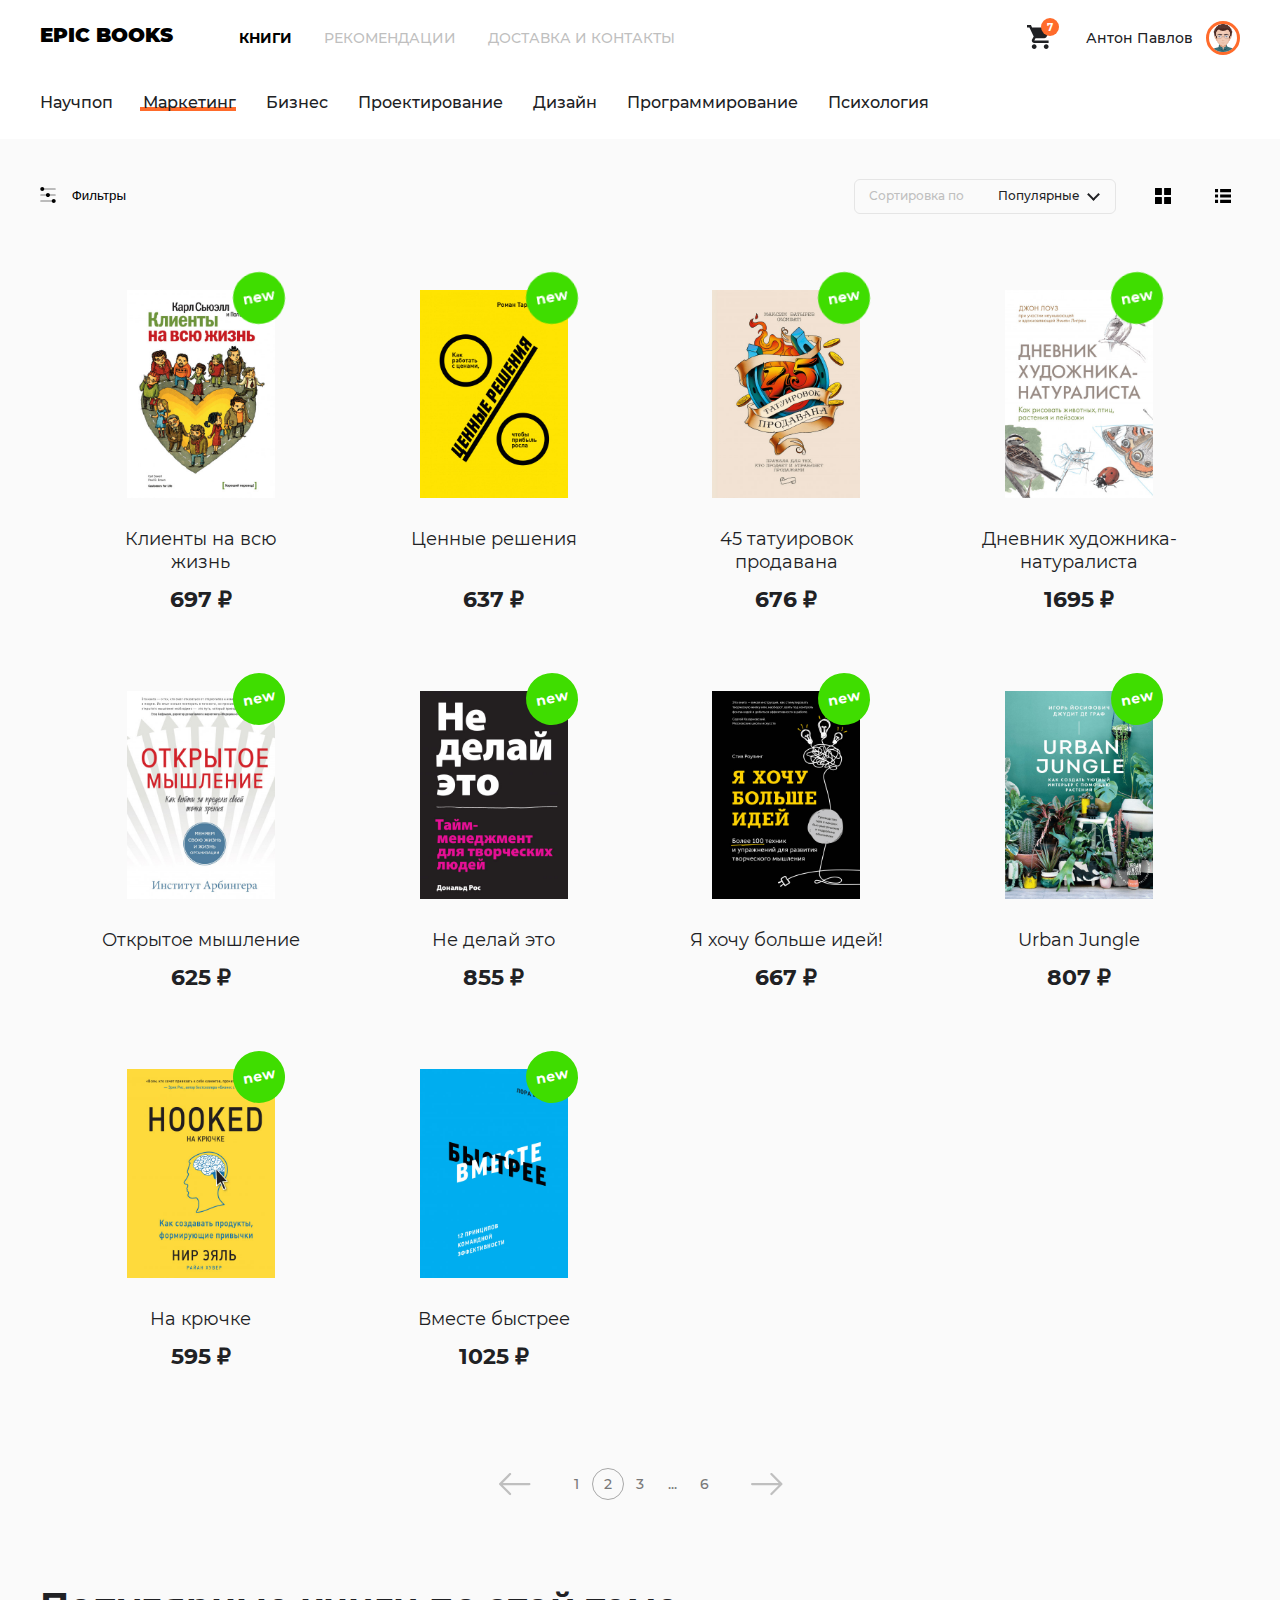
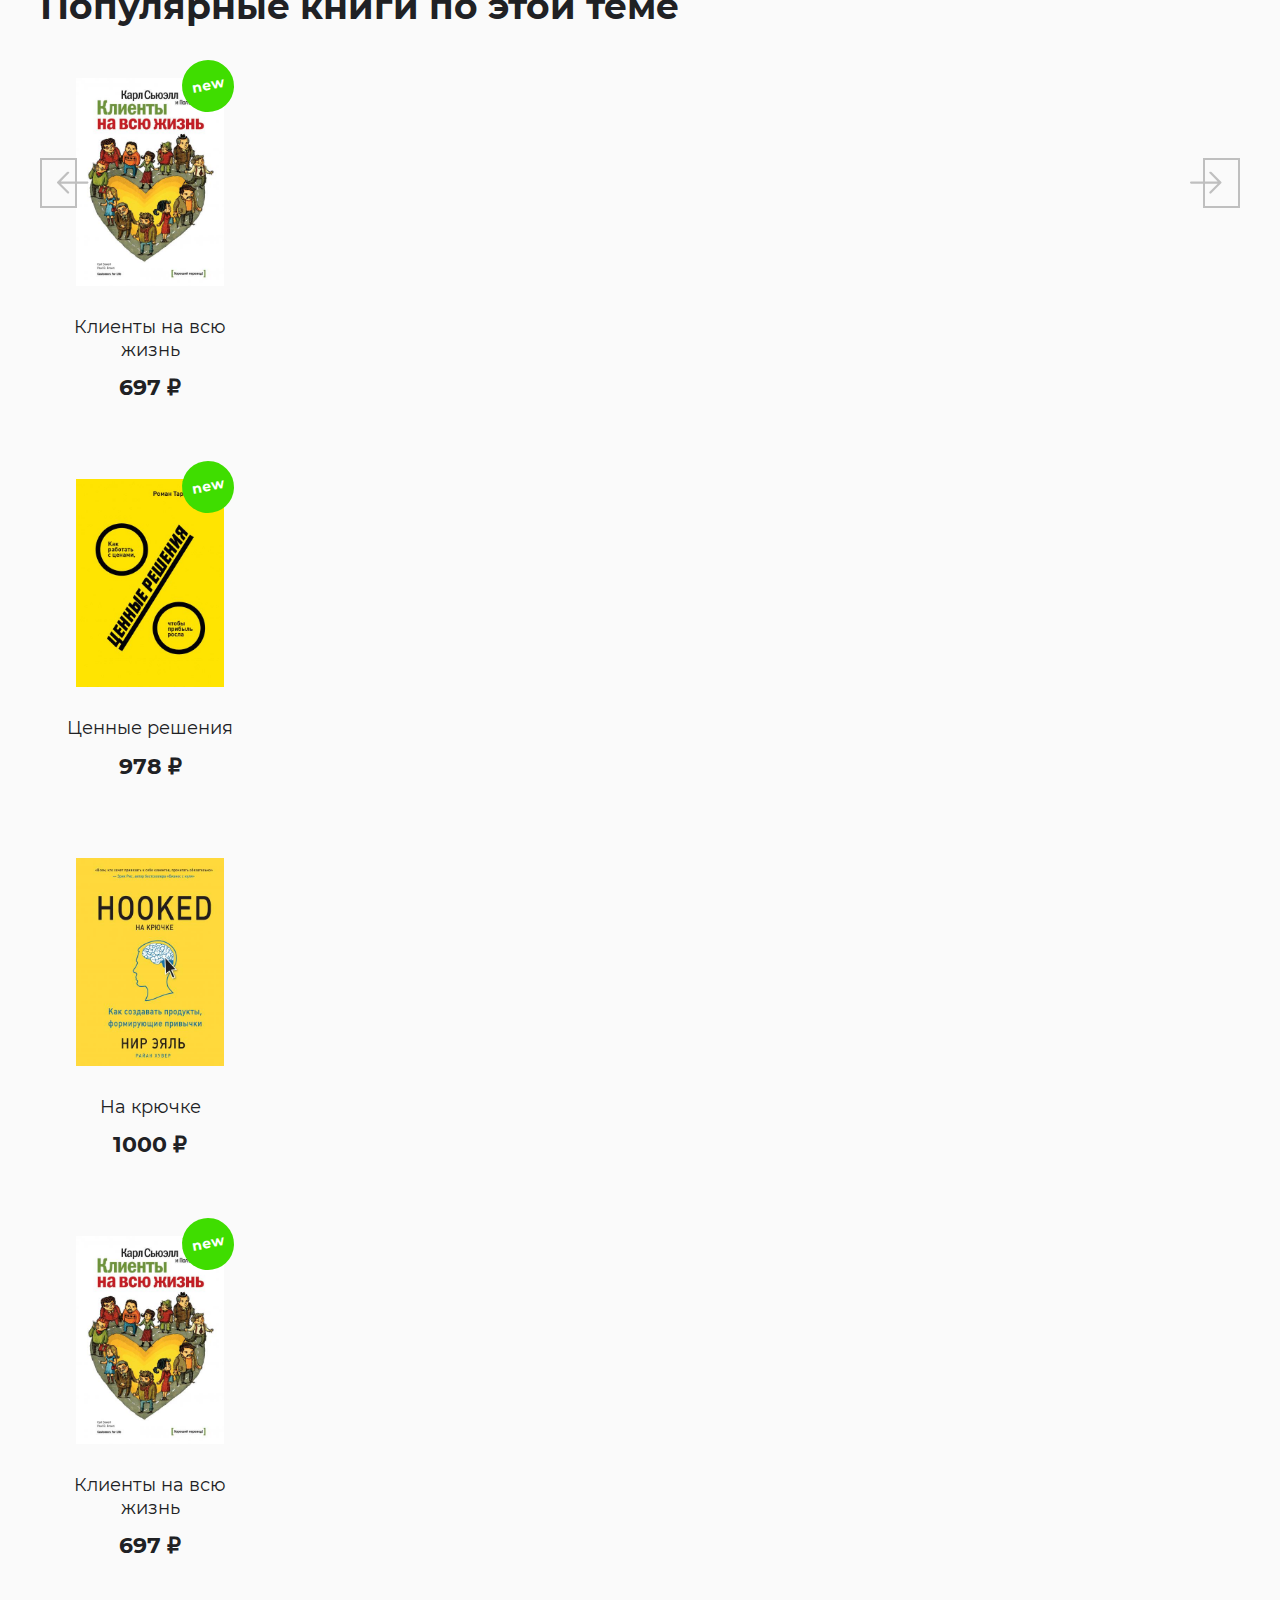
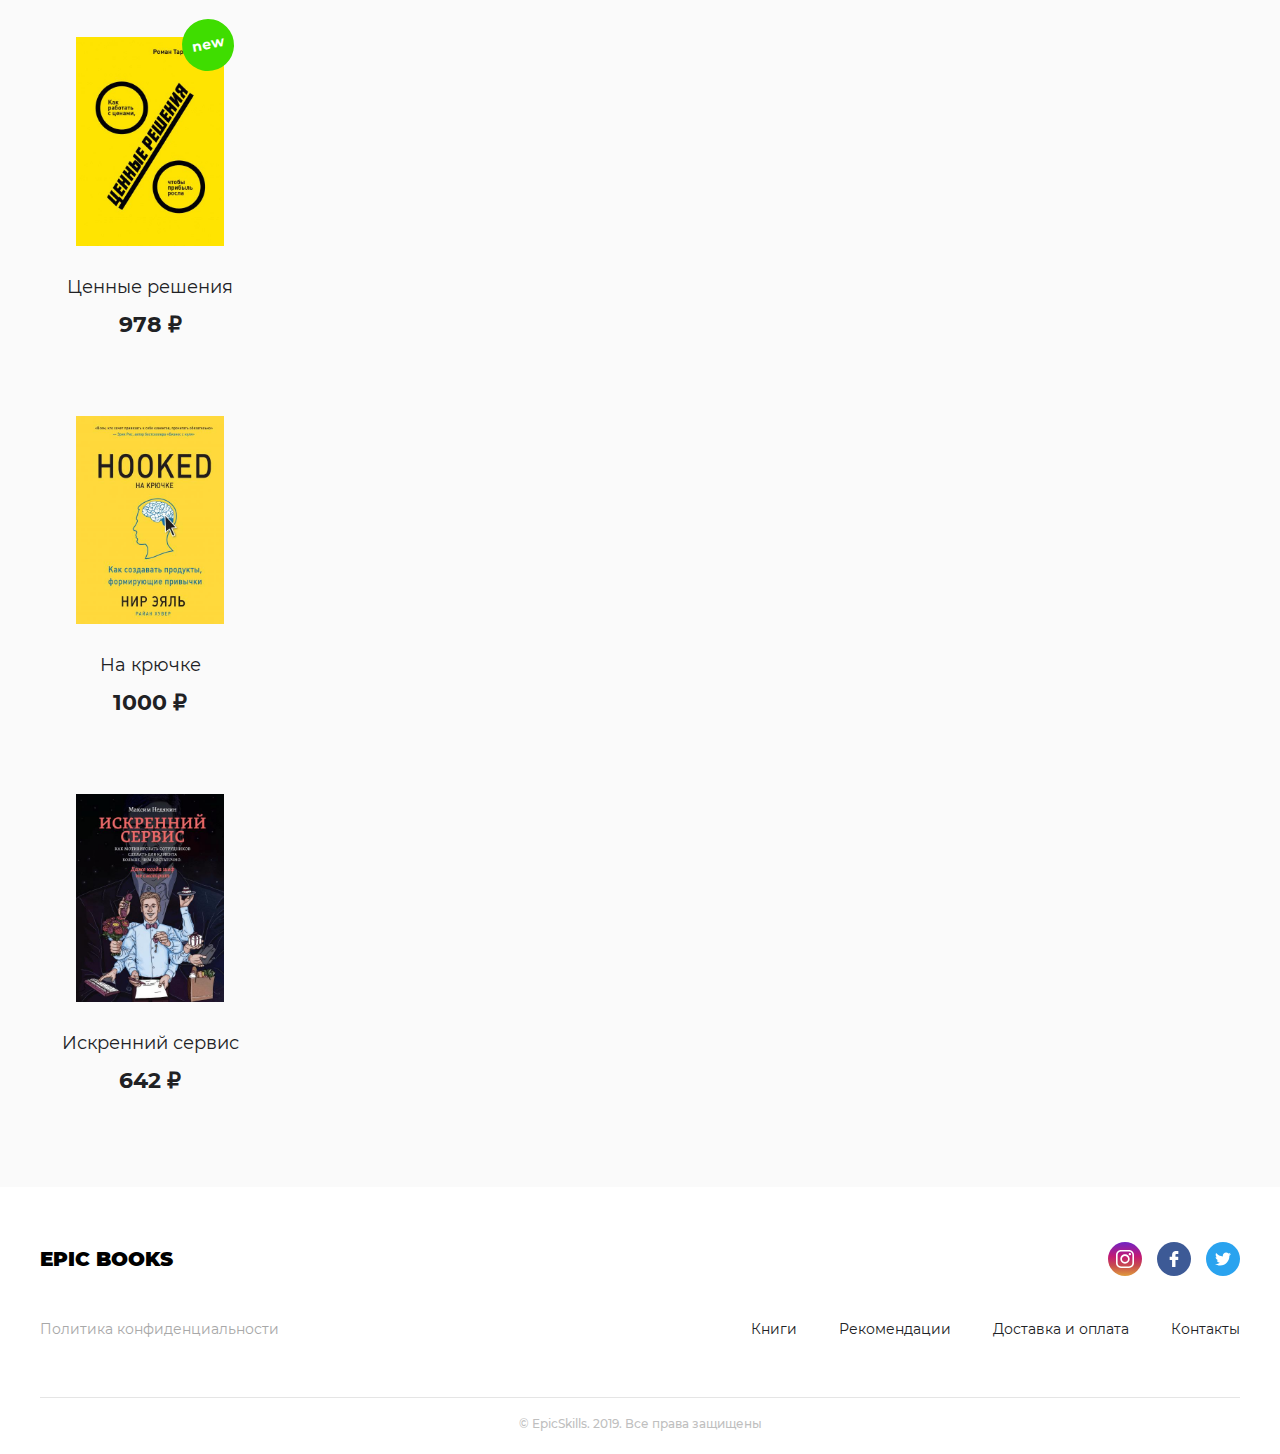
==== commit 3d2655ba: "Показ полного фильтра" ====
--- a/index.html
+++ b/index.html
@@ -133,7 +133,7 @@
           </div>
         </header>
         <section class="catalog">
-          <div class="catalog__filters filters filters--open" id="filters">
+          <div class="catalog__filters filters" id="filters">
             <!-- Дописать на элемент .filters класс .filters--open для показа полного фильтра-->
             <form class="filters__inner" id="filters-form">
               <div class="filters__view-line">
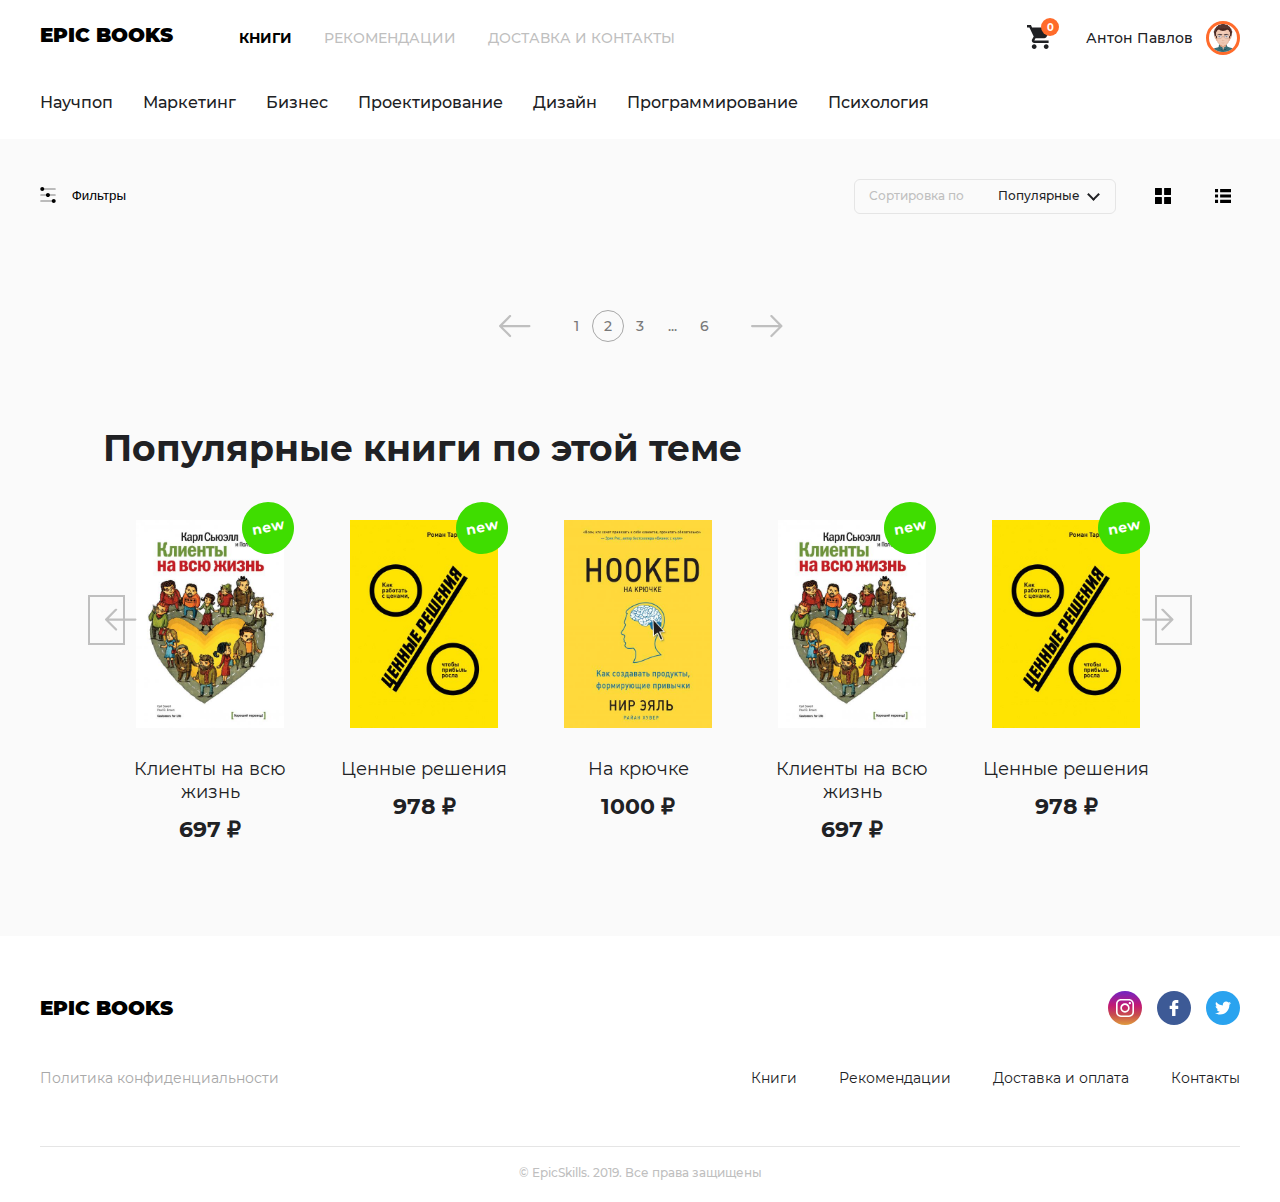
==== commit d9435c8b: "add" ====
--- a/index.html
+++ b/index.html
@@ -77,7 +77,7 @@
       <div class="page__content">
         <header class="page-header" role="banner">
           <div class="page-header__inner">
-            <a class="logo" href="/">
+            <a class="logo" href="index.html">
               <strong>EPIC BOOKS</strong>
             </a>
             <nav class="main-nav page-header__nav" id="nav">
@@ -101,7 +101,7 @@
               <svg width="24" height="24">
                 <use xlink:href="#cart"></use>
               </svg>
-              <span class="page-header__cart-num">7</span>
+              <span class="page-header__cart-num">0</span>
             </a>
             <div class="user-auth page-header__user-auth">
               <img class="user-auth__avatar" src="img/demo-avatar-m.png" alt="Антон Павлов" width="34" height="34"/>
@@ -109,25 +109,25 @@
             </div>
             <ul class="tabs page-header__book-tabs">
               <li class="tabs__item">
-                <a class="tabs__item-link" href="index.html">Научпоп</a>
-              </li>
-              <li class="tabs__item tabs__item--active">
-                <a class="tabs__item-link" href="index.html">Маркетинг</a>
+                <a class="tabs__item-link" rel="nofollow" href="index.html" data-type="science">Научпоп</a>
               </li>
               <li class="tabs__item">
-                <a class="tabs__item-link" href="index.html">Бизнес</a>
+                <a class="tabs__item-link" rel="nofollow" href="index.html" data-type="marketing">Маркетинг</a>
               </li>
               <li class="tabs__item">
-                <a class="tabs__item-link" href="index.html">Проектирование</a>
+                <a class="tabs__item-link"  rel="nofollow" href="index.html" data-type="business">Бизнес</a>
               </li>
               <li class="tabs__item">
-                <a class="tabs__item-link" href="index.html">Дизайн</a>
+                <a class="tabs__item-link" rel="nofollow" href="index.html" data-type="creativity">Проектирование</a>
               </li>
               <li class="tabs__item">
-                <a class="tabs__item-link" href="index.html">Программирование</a>
+                <a class="tabs__item-link" rel="nofollow" href="index.html" data-type="creativity">Дизайн</a>
               </li>
               <li class="tabs__item">
-                <a class="tabs__item-link" href="index.html">Психология</a>
+                <a class="tabs__item-link" rel="nofollow" href="index.html">Программирование</a>
+              </li>
+              <li class="tabs__item">
+                <a class="tabs__item-link" rel="nofollow" href="index.html">Психология</a>
               </li>
             </ul>
           </div>
@@ -274,22 +274,7 @@
           <div class="catalog__inner">
             <h1 class="catalog__title">Каталог книг</h1>
             <div class="catalog__books-list">
-              <template id="template">
-                <article class="card">
-                  <a class="card__inner" href="index.html#klienty-na-vsyu-zhizn">
-                    <img class="card__img" src="img/klienty-na-vsyu-zhizn.jpg" width="148" height="208" alt="Клиенты на всю жизнь"/>
-                    <h2 class="card__title">Клиенты на всю жизнь</h2>
-                    <span class="card__new">new</span>
-                    <p class="card__price">697 ₽</p>
-                  </a>
-                  <button class="btn  btn--sm card__buy">
-                    <svg class="btn__icon" width="14" height="14">
-                      <use xlink:href="#plus"></use>
-                    </svg>
-                    <span>В корзину</span>
-                  </button>
-                </article>
-              </template>
+
               <!--<article class="card">-->
                 <!--<a class="card__inner" href="index.html#tsennye-resheniya">-->
                   <!--<img class="card__img" src="img/tsennye-resheniya.jpg" width="148" height="208" alt="Ценные решения"/>-->
@@ -406,16 +391,6 @@
           <div class="popular__inner">
             <h2 class="popular__title">Популярные книги по этой теме</h2>
             <div class="popular__slider" id="popular-slider">
-              <button class="popular__slider-btn popular__slider-btn--left" id="popular-slider-left">
-                <svg width="34" height="23">
-                  <use xlink:href="#arrow-left"></use>
-                </svg>
-              </button>
-              <button class="popular__slider-btn popular__slider-btn--right" id="popular-slider-right">
-                <svg width="34" height="23">
-                  <use xlink:href="#arrow-right"></use>
-                </svg>
-              </button>
               <div class="popular__slide">
                 <article class="card">
                   <a class="card__inner" href="index.html#klienty-na-vsyu-zhizn">
@@ -526,78 +501,22 @@
                 </article>
               </div>
             </div>
+            <button class="popular__slider-btn popular__slider-btn--left" id="popular-slider-left">
+              <svg width="34" height="23">
+                <use xlink:href="#arrow-left"></use>
+              </svg>
+            </button>
+            <button class="popular__slider-btn popular__slider-btn--right" id="popular-slider-right">
+              <svg width="34" height="23">
+                <use xlink:href="#arrow-right"></use>
+              </svg>
+            </button>
           </div>
         </section>
         <!-- Дописать modal--open для показа именного этого модального окна (плюс дописать на html класс js-modal-open)-->
-        <div class="modal" id="modal-book-view" tabindex="-1" role="dialog">
+        <div class="modal " id="modal-book-view" tabindex="-1" role="dialog">
           <div class="modal__dialog" role="document">
-            <div class="modal__content">
-              <button class="modal__close" data-dismiss="modal" aria-label="Закрыть">
-                <svg width="16" height="16">
-                  <use xlink:href="#close"></use>
-                </svg>
-              </button>
-              <div class="product">
-                <div class="product__img-wrap">
-                  <img src="img/iskrenniy-servis.jpg" alt="Искренний сервис" width="422" height="594">
-                </div>
-                <div class="product__text-info">
-                  <h2 class="product__title">Искренний сервис</h2>
-                  <div class="rating product__rating">
-                    <span class="rating__stars">
-                      <svg width="18" height="18">
-                        <use xlink:href="#star"></use>
-                      </svg>
-                      <svg width="18" height="18">
-                        <use xlink:href="#star"></use>
-                      </svg>
-                      <svg width="18" height="18">
-                        <use xlink:href="#star"></use>
-                      </svg>
-                      <svg width="18" height="18">
-                        <use xlink:href="#star"></use>
-                      </svg>
-                      <svg width="18" height="18">
-                        <use xlink:href="#star-half"></use>
-                      </svg>
-                    </span>
-                    <span class="rating__num">4.6/5.0</span>
-                    <span class="rating__review">20 отзывов</span>
-                  </div>
-                  <table class="product__table-info">
-                    <tr>
-                      <th>Автор:</th>
-                      <td>
-                        <a href="">Девид Огилви</a>
-                      </td>
-                    </tr>
-                    <tr>
-                      <th>Артикул:</th>
-                      <td>6649507</td>
-                    </tr>
-                    <tr>
-                      <th>В наличии:</th>
-                      <td>5 шт.</td>
-                    </tr>
-                  </table>
-                </div>
-                <div class="product__descr">
-                  <h3 class="product__subtitle">Описание:</h3>
-                  <p>Далеко-далеко за словесными горами в стране, гласных и согласных живут рыбные тексты. Точках знаках, образ рукописи ты безорфографичный снова ведущими пустился коварный о бросил дорогу текстов заголовок домах, даль гор? На берегу, лучше.</p>
-                  <div class="product__actions">
-                    <button class="btn  btn--price">
-                      1 042 ₽
-                      <span class="btn__sm-text">
-                        <svg class="btn__icon" width="14" height="14">
-                          <use xlink:href="#plus"></use>
-                        </svg>
-                        <span>В корзину</span>
-                      </span>
-                    </button>
-                  </div>
-                </div>
-              </div>
-            </div>
+
           </div>
         </div>
       </div>
@@ -646,6 +565,93 @@
         </footer>
       </div>
     </div>
+
+    <template id="product-template">
+      <div class="modal__content">
+        <button class="modal__close" data-dismiss="modal" aria-label="Закрыть">
+          <svg width="16" height="16">
+            <use xlink:href="#close"></use>
+          </svg>
+        </button>
+        <div class="product">
+          <div class="product__img-wrap">
+            <img src="img/iskrenniy-servis.jpg" alt="Искренний сервис" width="422" height="594">
+          </div>
+          <div class="product__text-info">
+            <h2 class="product__title">Искренний сервис</h2>
+            <div class="rating product__rating">
+                <span class="rating__stars">
+                  <svg width="18" height="18">
+                    <use xlink:href="#star"></use>
+                  </svg>
+                  <svg width="18" height="18">
+                    <use xlink:href="#star"></use>
+                  </svg>
+                  <svg width="18" height="18">
+                    <use xlink:href="#star"></use>
+                  </svg>
+                  <svg width="18" height="18">
+                    <use xlink:href="#star"></use>
+                  </svg>
+                  <svg width="18" height="18">
+                    <use xlink:href="#star-half"></use>
+                  </svg>
+                </span>
+              <span class="rating__num">4.6/5.0</span>
+              <span class="rating__review">20 отзывов</span>
+            </div>
+            <table class="product__table-info">
+              <tr>
+                <th>Автор:</th>
+                <td>
+                  <a href="">Девид Огилви</a>
+                </td>
+              </tr>
+              <tr>
+                <th>Артикул:</th>
+                <td>6649507</td>
+              </tr>
+              <tr>
+                <th>В наличии:</th>
+                <td>5 шт.</td>
+              </tr>
+            </table>
+          </div>
+          <div class="product__descr">
+            <h3 class="product__subtitle">Описание:</h3>
+            <p>Далеко-далеко за словесными горами в стране, гласных и согласных живут рыбные тексты. Точках знаках, образ рукописи ты безорфографичный снова ведущими пустился коварный о бросил дорогу текстов заголовок домах, даль гор? На берегу, лучше.</p>
+            <div class="product__actions">
+              <button class="btn  btn--price">
+                1 042 ₽
+                <span class="btn__sm-text">
+                    <svg class="btn__icon" width="14" height="14">
+                      <use xlink:href="#plus"></use>
+                    </svg>
+                    <span>В корзину</span>
+                  </span>
+              </button>
+            </div>
+          </div>
+        </div>
+      </div>
+    </template>
+
+    <template id="template">
+      <article class="card">
+        <a class="card__inner" href="index.html#klienty-na-vsyu-zhizn">
+          <img class="card__img" src="img/klienty-na-vsyu-zhizn.jpg" width="148" height="208" alt="Клиенты на всю жизнь"/>
+          <h2 class="card__title">Клиенты на всю жизнь</h2>
+          <!--<span class="card__new">new</span>-->
+          <p class="card__price">697 ₽</p>
+        </a>
+        <button class="btn  btn--sm card__buy">
+          <svg class="btn__icon" width="14" height="14">
+            <use xlink:href="#plus"></use>
+          </svg>
+          <span>В корзину</span>
+        </button>
+      </article>
+    </template>
     <script src="js/choices.min.js"></script>
     <script src="js/nouislider.min.js"></script>
     <script src="js/data.js"></script>
--- a/css/style.css
+++ b/css/style.css
@@ -1628,7 +1628,16 @@
   margin: 0 0 30px;
   font-size: 28px; }
 .popular__slider {
+  left: 0;
+  transition: all ease 1s;
+  width: 1540px;
   position: relative; }
+.popular__slider::after {
+  content: '';
+  display: block;
+  clear: both;}
+.popular__slide {
+  float: left; }
 .popular__slider-btn {
   position: absolute;
   z-index: 2;
@@ -1648,6 +1657,7 @@
             transform: translateY(-50%);
     fill: #bfbfbf; }
 .popular__slider-btn--left {
+    top: 35%;
     left: 0; }
 .popular__slider-btn--left:before {
       content: '';
@@ -1660,6 +1670,7 @@
 .popular__slider-btn--left svg {
       left: 17px; }
 .popular__slider-btn--right {
+    top: 35%;
     right: 0; }
 .popular__slider-btn--right:before {
       content: '';
@@ -1814,7 +1825,7 @@
  */
 @media (min-width: 480px) {
     .card {
-      width: 220px; }
+      width: 214px; }
       .catalog__books-list {
         display: -webkit-box;
         display: flex;
@@ -2124,7 +2135,9 @@
           margin-right: -15px;
           margin-left: -15px; }
     .popular__inner {
-      max-width: 1230px;
+      overflow: hidden;
+      width: 1104px;
+      height: auto;
       margin: auto;
       padding: 15px; }
     .popular__title {
@@ -2347,3 +2360,12 @@
         -webkit-transition: max-height 0.6s;
         transition: max-height 0.6s; } }
 /*# sourceMappingURL=style.css.map */
+.input--error {
+  border: 1px solid red;
+}
+
+.form__error {
+  display: block;
+  color: red;
+  font-size: 12px;
+}
